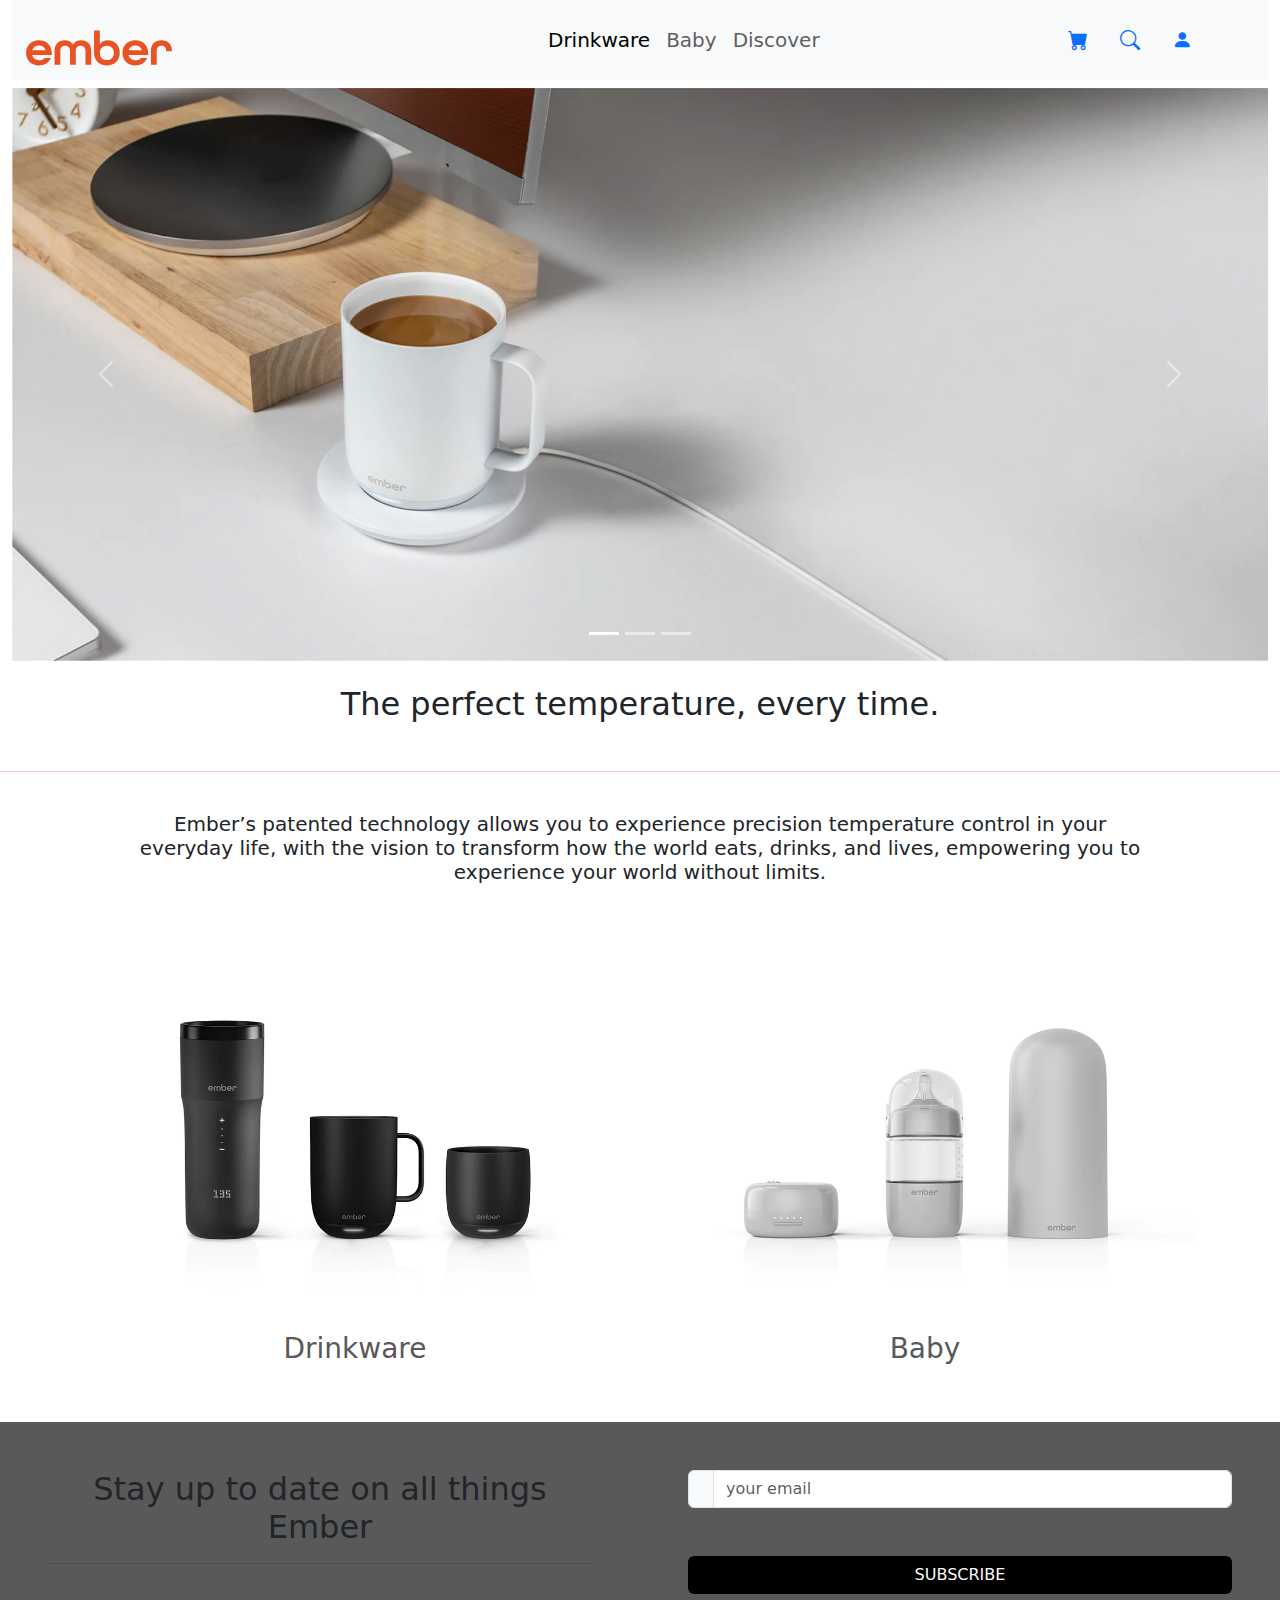
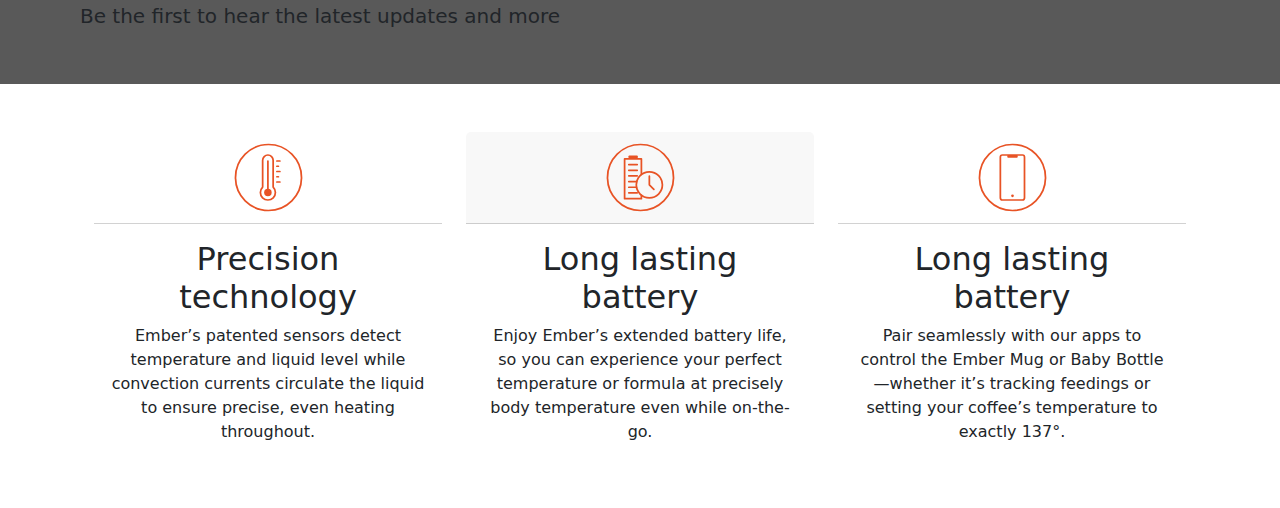
==== index.html @ fadc759b "first commit" ====
<!doctype html>
<html lang="en">
  <head>
    <meta charset="utf-8">
    <meta name="viewport" content="width=device-width, initial-scale=1">
    <title>Ember  : The World First Tempreature Control Mug ,Ember.com</title>
    <link rel="stylesheet" href="/css/bootstrap.css">
    <link rel="stylesheet" href="index.css">
    <link rel="stylesheet" href="https://cdn.jsdelivr.net/npm/bootstrap-icons@1.10.5/font/bootstrap-icons.css">
    <script src="https://cdn.jsdelivr.net/npm/@popperjs/core@2.11.8/dist/umd/popper.min.js" integrity="sha384-I7E8VVD/ismYTF4hNIPjVp/Zjvgyol6VFvRkX/vR+Vc4jQkC+hVqc2pM8ODewa9r" crossorigin="anonymous"></script>
  </head>
  <body>

    <div class="container-fluid header  w-100 ">
        <div class="row ">
            <div class="col ">
              
   
    <nav class="navbar navbar-expand-lg bg-body-tertiary h5 ">
      <div class="container-fluid d-flex ">
        <button class="navbar-toggler" type="button" data-bs-toggle="collapse" data-bs-target="#navbarTogglerDemo03" aria-controls="navbarTogglerDemo03" aria-expanded="false" aria-label="Toggle navigation">
          <span class="navbar-toggler-icon"></span>
        </button>
        <a class="navbar-brand" href="#"><img src="imeges/ember_orange.svg" alt=""></a>
        <div class="collapse navbar-collapse" id="navbarTogglerDemo03">
          <ul class="navbar-nav me-auto mb-2 mb-lg-0 ">
            <li class="nav-item">
              <a class="nav-link active" aria-current="page" href="#">Drinkware</a>
            </li>
            <li class="nav-item">
              <a class="nav-link" href="#">Baby</a>
            </li>
            <li class="nav-item">
              <a class="nav-link " >Discover</a>
            </li>
          </ul>
       
            <div class="d-flex icons p-5">
              <a href=""><i class="bi bi-cart-fill p-3 "></i></a>
              <a href=""><i class="bi bi-search p-3"></i></a>
              <a href=""><i class="bi bi-person-fill p-3"></i></a>
            </div>
         
      </div>
      </div>
    </nav>

  </div>
</div>
</div>
<!-- container -->
<!-- carousel start -->
<div class="container-fluid carousel1 w-100 ">
  <div class="row">
    <div class="col ">

      <div id="carouselExampleIndicators" class="carousel slide   ">
        <div class="carousel-indicators ">
          <button type="button" data-bs-target="#carouselExampleIndicators" data-bs-slide-to="0" class="active" aria-current="true" aria-label="Slide 1"></button>
          <button type="button" data-bs-target="#carouselExampleIndicators" data-bs-slide-to="1" aria-label="Slide 2"></button>
          <button type="button" data-bs-target="#carouselExampleIndicators" data-bs-slide-to="2" aria-label="Slide 3"></button>
        </div>
        <div class="carousel-inner ">
          <div class="carousel-item active cont">
            <img src="imeges/BacktoSchool_Desktop_2x-100_36a59878-0c35-4a9c-a08c-902f8616464b_2048x.webp" class="d-block w-100" alt="...">
          </div>
          <div class="carousel-item">
            <img src="imeges/230113_BB22_dad_playing-2156_EDIT_BottlePlacement_banner_d77416ea-74d4-43df-8398-b04ca8e2dc2d_1600x.webp" class="d-block w-100" alt="...">
          </div>
          <!-- <div class="carousel-item">
            <img src="..." class="d-block w-100" alt="...">
          </div> -->
        </div>
        <button class="carousel-control-prev" type="button" data-bs-target="#carouselExampleIndicators" data-bs-slide="prev">
          <span class="carousel-control-prev-icon" aria-hidden="true"></span>
          <span class="visually-hidden">Previous</span>
        </button>
        <button class="carousel-control-next" type="button" data-bs-target="#carouselExampleIndicators" data-bs-slide="next">
          <span class="carousel-control-next-icon" aria-hidden="true"></span>
          <span class="visually-hidden">Next</span>
        </button>
      </div>


    </div>
  </div>
</div>
<!-- carousel end -->

<div class="conttainer w-100  ">
  <div class="row  d-flex justify-content-center text-center">
    <div class="col ">
     
        <br>          
        <h1 class="h2 fw-normal">The perfect temperature, every time.</h1>
        <br>
        <hr class="hr text-danger "> 
        <br>
        <p class="h5 text-center fw-light"> Ember’s patented technology allows you to experience precision temperature control in your <br>
           everyday life, with the vision to transform how the world eats, drinks, and lives, empowering you to <br>
           experience your world without limits. </p><br><br>
     
    </div>
  </div>
</div>

<div class="container w-100 ">
  <div class="row d3 ">

    <div class="col d4  ">
      
      <div class="card  border border-0 ">
        <img src="imeges/ember_home_drinkware_1600x.webp" class="card-img " alt="...">
        <div class="card-img-overlay ">
          
        </div>
        <h1 class="h3 --bs-light-bg-subtle text-center " id="zindex"><span>Drinkware</span></h1>
      </div>
    </div>

    <div class="col d5">

      <div class="card  border border-0 ">
        <img src="imeges/ember_home_baby_2048x.webp" class="card-img" alt="...">
        <div class="card-img-overlay">
          
          
        </div>
        <h1 class="h3 --bs-light-bg-subtle text-center " id="zindex"><span>Baby</span></h1 >
      </div>
    </div>

  </div>
</div>
<!-- images added  -->
<br><br>
<!-- another div for  -->
<div class="container-fluid w-100">
  <div class="row  row1 d-flex justify-content-center text-center"> <!-- class row hear-->
    
    <div class="col w-50 p-5 text-center h-50 d-inline-block">
      <h1 class="h2"><span>Stay up to date on all things Ember</span></h1>
      <hr><br>
      <h1 class="h5  fw-normal text-center"><span>Be the first to hear the latest updates and more</span></h1>
    </div>
    
    <div class="col w-50 p-5 h-50 d-inline-block">

      <div class="input-group flex-nowrap">
        <span class="input-group-text" id="addon-wrapping"></span>
        <input type="text" class="form-control" placeholder="your email" aria-label="Username" aria-describedby="addon-wrapping">
      </div>
      <br><br>
      <div class="d-grid gap-2">

        <button class="btn bg-black text-center text-light" type="button">SUBSCRIBE</button>
      
      </div>
      
    </div>
  </div>
</div><br><br>


<div class="container d-flex justify-content-around">
  <div class="row   w-100">
    <div class="col w-25">
      <div class="card  border border-0 ">
        <div class="card-header bg-transparent  text-center"><img src="imeges/ember_icon_temperature1.svg" alt="#"style="    width: 75px;"></div>
        <div class="card-body ">
          <h5 class="card-title h2 text-center">Precision technology</h5>
          <p class="card-text text-center">Ember’s patented sensors detect temperature and liquid level while convection currents circulate the liquid to ensure precise, even heating throughout.</p>
        </div>
       
      </div>
    </div>

    <div class="col w-25">
      <div class="card   border border-0" >
        <div class="card-header text-center"><img src="imeges/ember_icon_battery2.svg" alt="#"style="    width: 75px;"></div>
        <div class="card-body ">
          <h5 class="card-title h2 text-center">Long lasting battery</h5>
          <p class="card-text text-center">Enjoy Ember’s extended battery life, so you can experience your perfect temperature or formula at precisely body temperature even while on-the-go.</p>
        </div>
       
      </div>
    </div>

    <div class="col w-25 ">
      <div class="card  border border-0 " >
        <div class="card-header bg-transparent  text-center"><img src="imeges/ember_icon_smartphone3.svg" alt="#" style="    width: 75px;"></div>
        <div class="card-body ">
          <h5 class="card-title h2 text-center">Long lasting battery</h5>
          <p class="card-text text-center">Pair seamlessly with our apps to control the Ember Mug or Baby Bottle—whether it’s tracking feedings or setting your coffee’s temperature to exactly 137°.</p>
        </div>
       
      </div>
    </div>
  </div>
</div>
<br><br>

<div class="container">
  <div class="row">
    <div class="col">
      
    </div>

  </div>
</div>


    <!-- bootstrap -->
    <script src="/js/bootstrap.js"></script>
   

  </body>
</html>
---- index.css ----
body{
    width: 100%;
    margin: 0%;
    /* overflow-x: hidden; */
}

.navbar-brand{
    width: 150px;
    height: 30px;
}
.navbar{
    height: 80px;
}
.navbar-nav{

    padding-left: 350px; 
}
.carousel{
    width: 100%;
}
#zindex{
    z-index: 1;
    color: #595959;
  
}
.row1{
   
    background-color: #595959;;
}
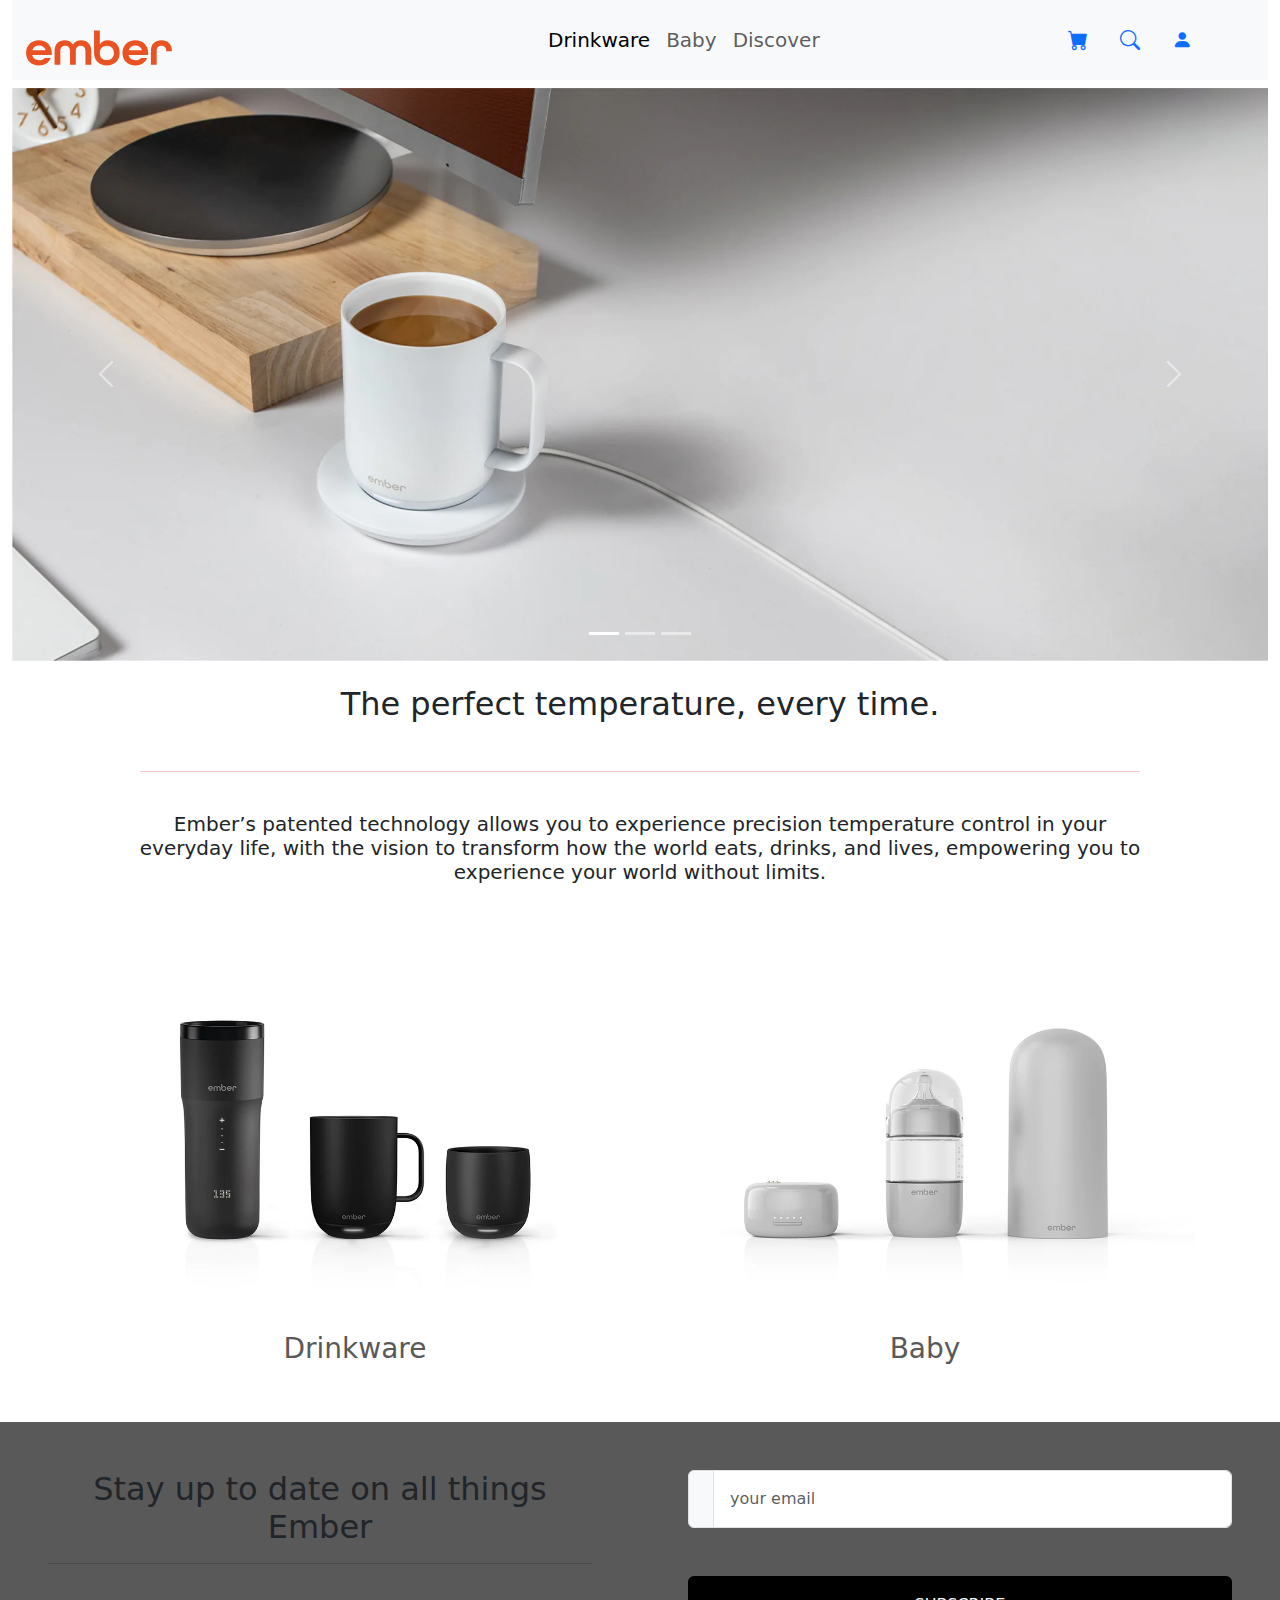
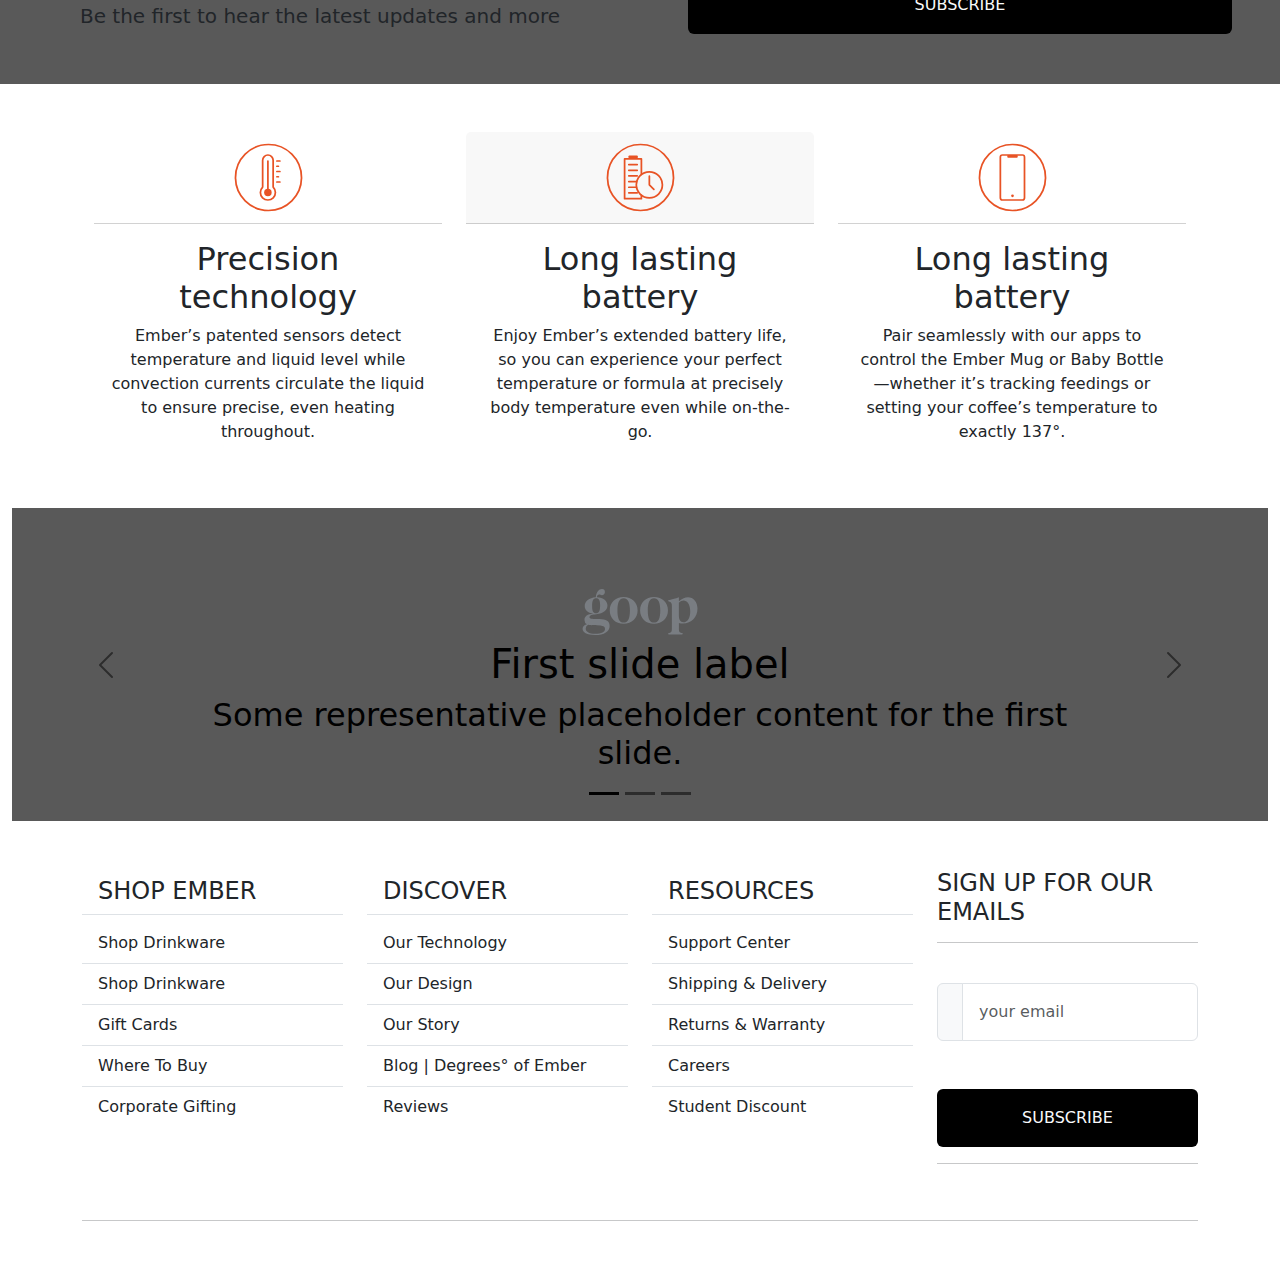
==== commit 3962d430: "third commit" ====
--- a/index.html
+++ b/index.html
@@ -50,7 +50,7 @@
 </div>
 <!-- container -->
 <!-- carousel start -->
-<div class="container-fluid carousel1 w-100 ">
+<div class="container-fluid carousel1  ">
   <div class="row">
     <div class="col ">
 
@@ -62,10 +62,10 @@
         </div>
         <div class="carousel-inner ">
           <div class="carousel-item active cont">
-            <img src="imeges/BacktoSchool_Desktop_2x-100_36a59878-0c35-4a9c-a08c-902f8616464b_2048x.webp" class="d-block w-100" alt="...">
+          <img src="imeges/BacktoSchool_Desktop_2x-100_36a59878-0c35-4a9c-a08c-902f8616464b_2048x.webp" class="d-block w-100" alt="...">
           </div>
           <div class="carousel-item">
-            <img src="imeges/230113_BB22_dad_playing-2156_EDIT_BottlePlacement_banner_d77416ea-74d4-43df-8398-b04ca8e2dc2d_1600x.webp" class="d-block w-100" alt="...">
+          <img src="imeges/230113_BB22_dad_playing-2156_EDIT_BottlePlacement_banner_d77416ea-74d4-43df-8398-b04ca8e2dc2d_1600x.webp" class="d-block w-100" alt="...">
           </div>
           <!-- <div class="carousel-item">
             <img src="..." class="d-block w-100" alt="...">
@@ -87,8 +87,8 @@
 </div>
 <!-- carousel end -->
 
-<div class="conttainer w-100  ">
-  <div class="row  d-flex justify-content-center text-center">
+<div class="conttainer w-100 d-flex justify-content-center text-center ">
+  <div class="row  ">
     <div class="col ">
      
         <br>          
@@ -107,7 +107,7 @@
 <div class="container w-100 ">
   <div class="row d3 ">
 
-    <div class="col d4  ">
+    <div class="col-md-6 d4  ">
       
       <div class="card  border border-0 ">
         <img src="imeges/ember_home_drinkware_1600x.webp" class="card-img " alt="...">
@@ -118,7 +118,7 @@
       </div>
     </div>
 
-    <div class="col d5">
+    <div class="col-md-6 d5">
 
       <div class="card  border border-0 ">
         <img src="imeges/ember_home_baby_2048x.webp" class="card-img" alt="...">
@@ -138,25 +138,21 @@
 <div class="container-fluid w-100">
   <div class="row  row1 d-flex justify-content-center text-center"> <!-- class row hear-->
     
-    <div class="col w-50 p-5 text-center h-50 d-inline-block">
+    <div class=" col-md-6   p-5 text-center d-inline-block">
       <h1 class="h2"><span>Stay up to date on all things Ember</span></h1>
       <hr><br>
       <h1 class="h5  fw-normal text-center"><span>Be the first to hear the latest updates and more</span></h1>
     </div>
     
-    <div class="col w-50 p-5 h-50 d-inline-block">
-
+    <div class=" col-md-6   p-5 h-50 d-inline-block">
       <div class="input-group flex-nowrap">
         <span class="input-group-text" id="addon-wrapping"></span>
-        <input type="text" class="form-control" placeholder="your email" aria-label="Username" aria-describedby="addon-wrapping">
+        <input type="text" class="form-control p-3" placeholder="your email" aria-label="Username" aria-describedby="addon-wrapping">
       </div>
       <br><br>
       <div class="d-grid gap-2">
-
-        <button class="btn bg-black text-center text-light" type="button">SUBSCRIBE</button>
-      
-      </div>
-      
+        <button class="btn bg-black text-center text-light p-3" type="button">SUBSCRIBE</button>
+      </div> 
     </div>
   </div>
 </div><br><br>
@@ -164,7 +160,7 @@
 
 <div class="container d-flex justify-content-around">
   <div class="row   w-100">
-    <div class="col w-25">
+    <div class="col-md-4 ">
       <div class="card  border border-0 ">
         <div class="card-header bg-transparent  text-center"><img src="imeges/ember_icon_temperature1.svg" alt="#"style="    width: 75px;"></div>
         <div class="card-body ">
@@ -175,7 +171,7 @@
       </div>
     </div>
 
-    <div class="col w-25">
+    <div class="col-md-4 ">
       <div class="card   border border-0" >
         <div class="card-header text-center"><img src="imeges/ember_icon_battery2.svg" alt="#"style="    width: 75px;"></div>
         <div class="card-body ">
@@ -186,7 +182,7 @@
       </div>
     </div>
 
-    <div class="col w-25 ">
+    <div class="col-md-4  ">
       <div class="card  border border-0 " >
         <div class="card-header bg-transparent  text-center"><img src="imeges/ember_icon_smartphone3.svg" alt="#" style="    width: 75px;"></div>
         <div class="card-body ">
@@ -200,15 +196,116 @@
 </div>
 <br><br>
 
+<!-- second carousel -->
+
+<div class="container-fluid ">
+  <div class="row">
+    <div class="col-sm-12-">
+
+      <div id="carouselExampleDark" class="carousel carousel-dark slide ">
+        <div class="carousel-indicators">
+          <button type="button" data-bs-target="#carouselExampleDark" data-bs-slide-to="0" class="active" aria-current="true" aria-label="Slide 1"></button>
+          <button type="button" data-bs-target="#carouselExampleDark" data-bs-slide-to="1" aria-label="Slide 2"></button>
+          <button type="button" data-bs-target="#carouselExampleDark" data-bs-slide-to="2" aria-label="Slide 3"></button>
+        </div>
+        <div class="carousel-inner text-bg-light ">
+          <div class="carousel-item active c1" data-bs-interval="10000">
+            <img src="imeges/ember_press_goop1.svg" class="im d-block w-100 mt-5 " alt="#">
+            <div class="carousel-caption d-none d-md-block">
+              <h5 class="h1">First slide label</h5>
+              <p class="h2">Some representative placeholder content for the first slide.</p>
+            </div>
+          </div>
+          <div class="carousel-item c1" data-bs-interval="2000 ">
+            <img src="imeges/ember_press_fastCompany11.svg" class=" im d-block w-100 mt-5" alt="#">
+            <div class="carousel-caption d-none d-md-block">
+              <h5 class="h1">Second slide label</h5>
+              <p class="h2">Some representative placeholder content for the second slide.</p>
+            </div>
+          </div>
+          <div class="carousel-item c1">
+            <img src="imeges/ember_press_GQ.svg" class=" im d-block w-100 mt-5" alt="#">
+            <div class="carousel-caption d-none d-md-block">
+              <h5 class="h1">Third slide label</h5>
+              <p class="h2">Some representative placeholder content for the third slide.</p>
+            </div>
+          </div>
+        </div>
+        <button class="carousel-control-prev" type="button" data-bs-target="#carouselExampleDark" data-bs-slide="prev">
+          <span class="carousel-control-prev-icon" aria-hidden="true"></span>
+          <span class="visually-hidden">Previous</span>
+        </button>
+        <button class="carousel-control-next" type="button" data-bs-target="#carouselExampleDark" data-bs-slide="next">
+          <span class="carousel-control-next-icon" aria-hidden="true"></span>
+          <span class="visually-hidden">Next</span>
+        </button>
+      </div>
+      
+    </div>
+
+  </div>
+</div>
+<br><br>
+
+<!-- footer -->
+<div class="container ">
+  <div class="row">
+    <div class="col-md-3">
+      <ul class="list-group list-group-flush">
+        <li class="list-group-item  h4">SHOP EMBER</li>
+        <li class="list-group-item">Shop Drinkware</li>
+        <li class="list-group-item">Shop Drinkware</li>
+        <li class="list-group-item">Gift Cards</li>
+        <li class="list-group-item">Where To Buy</li>
+        <li class="list-group-item">Corporate Gifting</li>
+      </ul>
+    </div>
+    <div class="col-md-3">
+      <ul class="list-group list-group-flush">
+        <li class="list-group-item  h4">DISCOVER</li>
+        <li class="list-group-item">Our Technology</li>
+        <li class="list-group-item">Our Design</li>
+        <li class="list-group-item">Our Story</li>
+        <li class="list-group-item">Blog | Degrees° of Ember</li>
+        <li class="list-group-item">Reviews</li>
+      </ul>
+    </div>
+    <div class="col-md-3">
+      <ul class="list-group list-group-flush ">
+        <li class="list-group-item h4">RESOURCES</li>
+        <li class="list-group-item">Support Center</li>
+        <li class="list-group-item">Shipping & Delivery</li>
+        <li class="list-group-item">Returns & Warranty</li>
+        <li class="list-group-item">Careers</li>
+        <li class="list-group-item">Student Discount</li>
+      </ul>
+    </div>
+    <div class="col-md-3 ">
+      <h1 class="h4">SIGN UP FOR OUR EMAILS</h1><hr><br>
+        <div class="input-group flex-nowrap">
+          <span class="input-group-text" id="addon-wrapping"></span>
+          <input type="text" class="form-control p-3" placeholder="your email" aria-label="Username" aria-describedby="addon-wrapping">
+        </div>
+        <br><br>
+        <div class="d-grid gap-2">
+          <button class="btn bg-black text-center text-light p-3" type="button">SUBSCRIBE</button>
+        </div> <hr>
+      </div>
+    </div><br>
+    <hr>
+ 
+     
+    </div>
+  </div>
+</div><br><br>
+
 <div class="container">
   <div class="row">
     <div class="col">
       
     </div>
-
-  </div>
-</div>
-
+  </div>
+</div>
 
     <!-- bootstrap -->
     <script src="/js/bootstrap.js"></script>
--- a/index.css
+++ b/index.css
@@ -1,7 +1,7 @@
 body{
     width: 100%;
     margin: 0%;
-    /* overflow-x: hidden; */
+    
 }
 
 .navbar-brand{
@@ -17,6 +17,7 @@
 }
 .carousel{
     width: 100%;
+   
 }
 #zindex{
     z-index: 1;
@@ -27,3 +28,11 @@
    
     background-color: #595959;;
 }
+.c1 {
+    background-color:  #595959;
+    height: 312.422px;
+}
+.im{
+    height: 7em;
+}
+
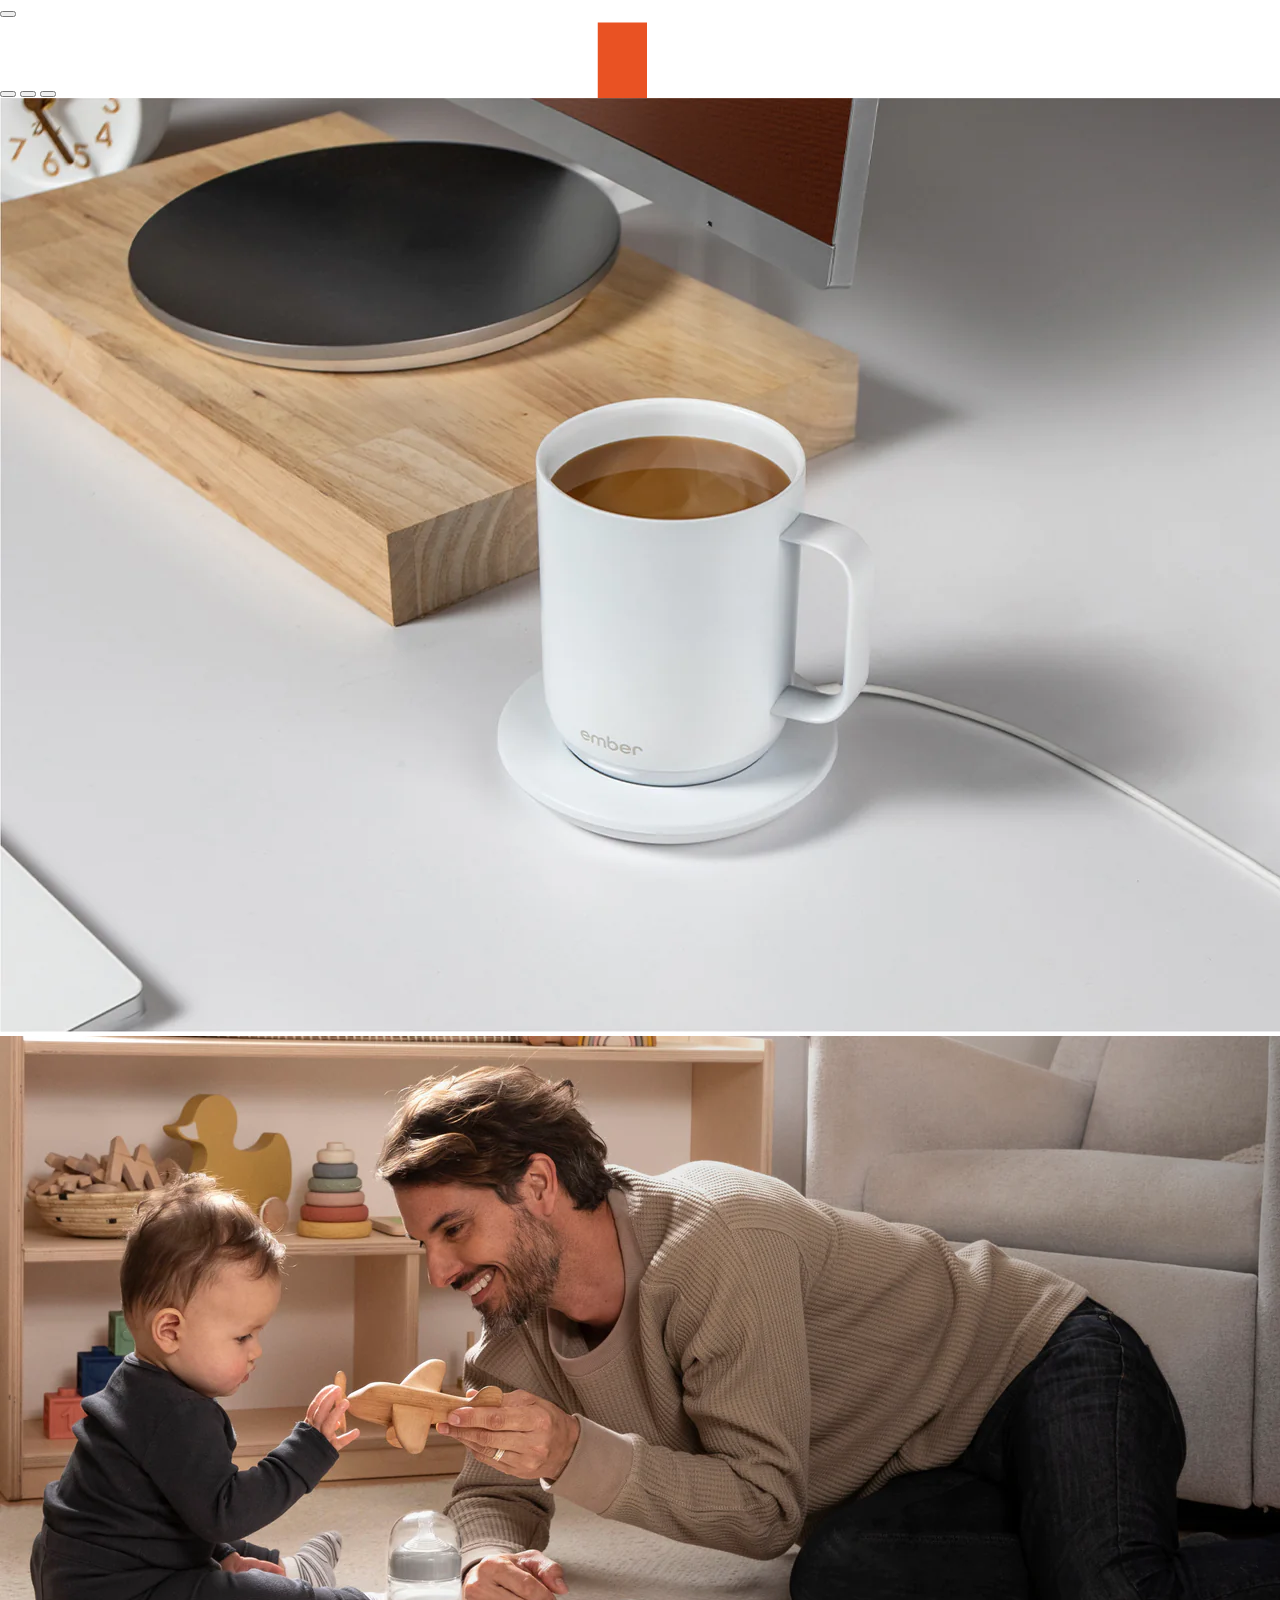
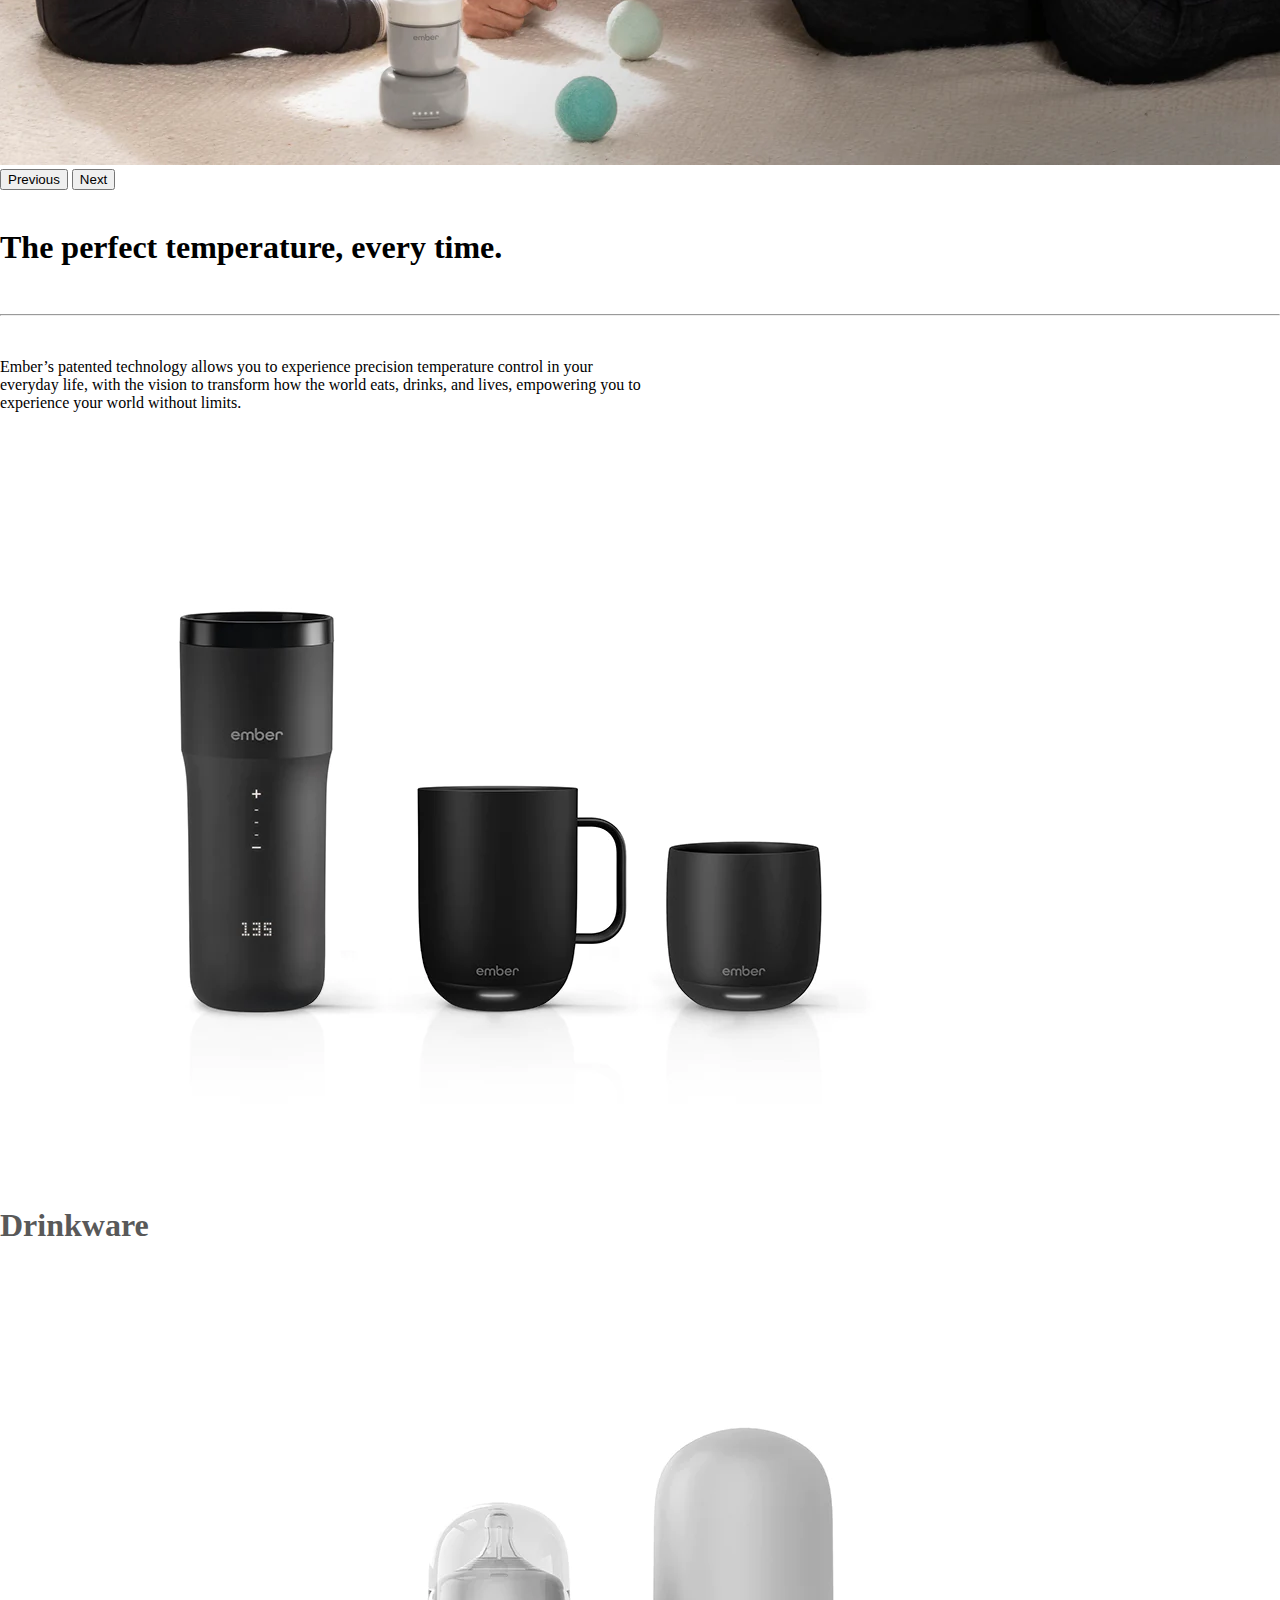
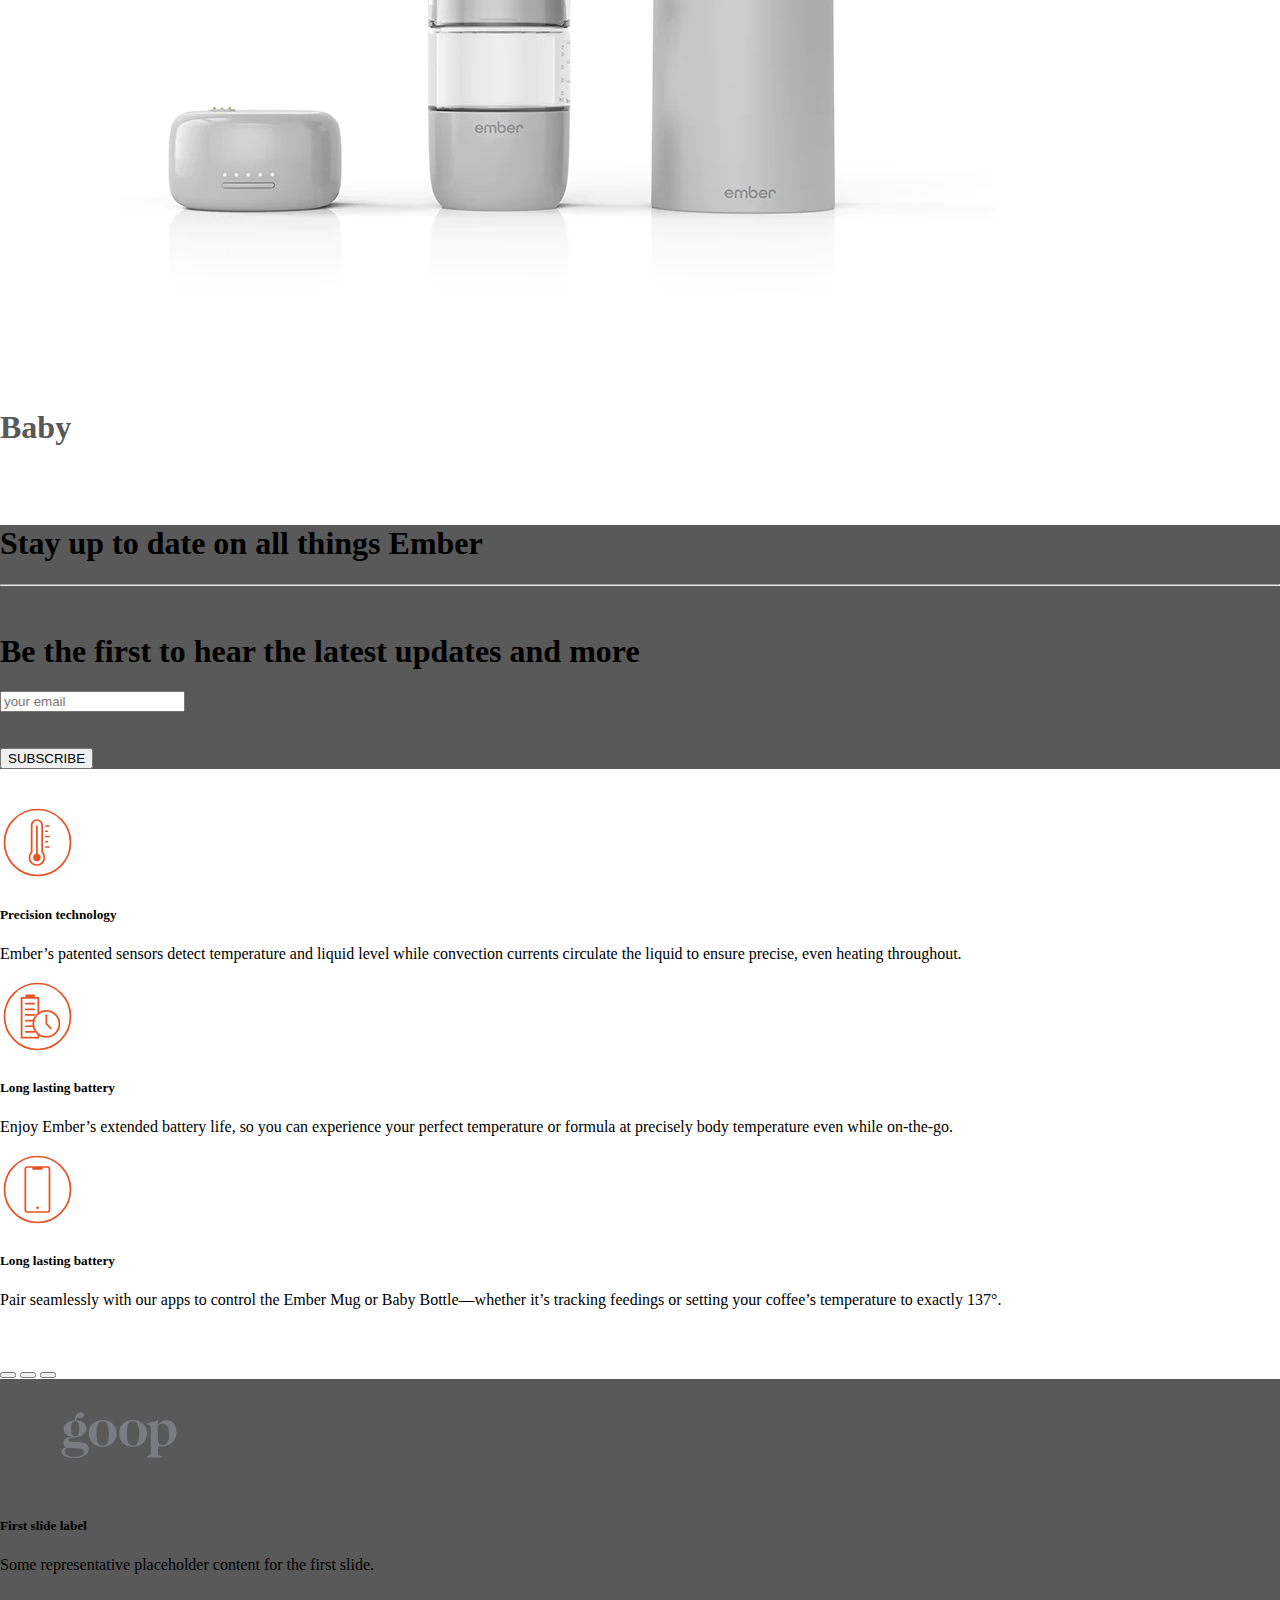
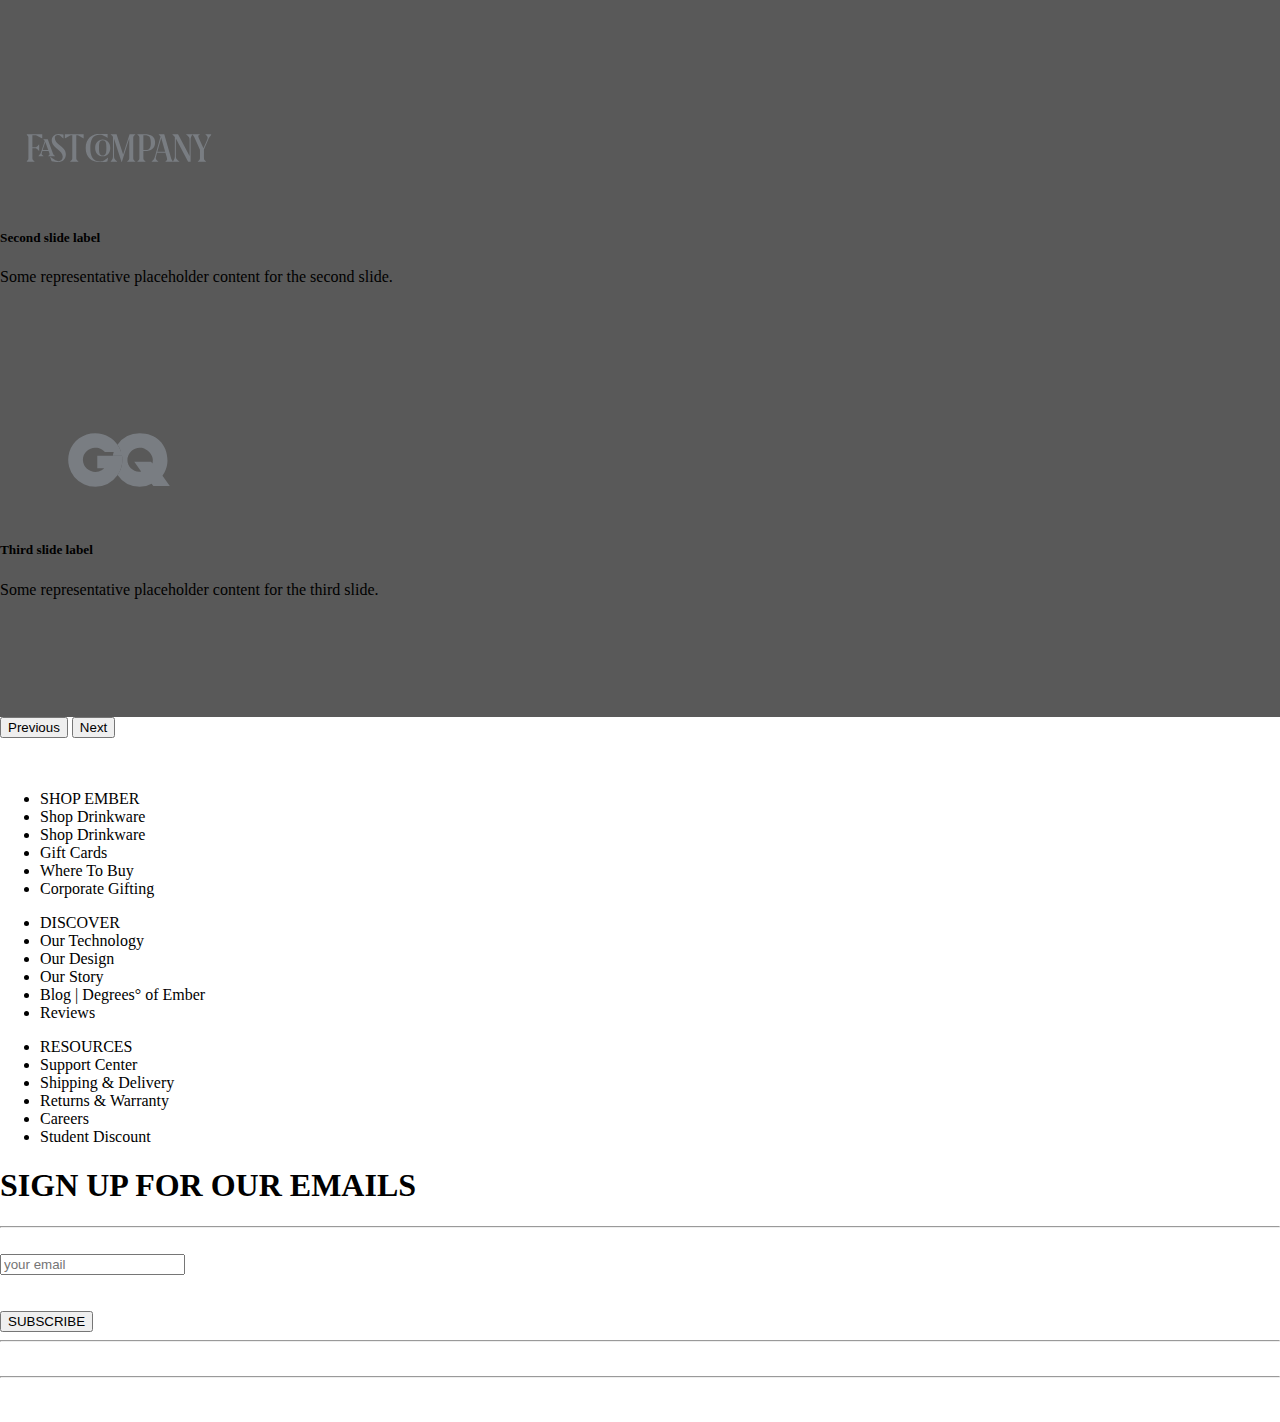
==== commit 1c52788b: "modified commit" ====
--- a/index.html
+++ b/index.html
@@ -4,10 +4,13 @@
     <meta charset="utf-8">
     <meta name="viewport" content="width=device-width, initial-scale=1">
     <title>Ember  : The World First Tempreature Control Mug ,Ember.com</title>
-    <link rel="stylesheet" href="/css/bootstrap.css">
+    <link href="https://cdn.jsdelivr.net/npm/bootstrap@5.3.1/dist/css/bootstrap.min.css" rel="stylesheet" integrity="sha384-4bw+/aepP/YC94hEpVNVgiZdgIC5+VKNBQNGCHeKRQN+PtmoHDEXuppvnDJzQIu9" crossorigin="anonymous">
+
+    <!-- <link rel="stylesheet" href="/css/bootstrap.css"> -->
     <link rel="stylesheet" href="index.css">
     <link rel="stylesheet" href="https://cdn.jsdelivr.net/npm/bootstrap-icons@1.10.5/font/bootstrap-icons.css">
-    <script src="https://cdn.jsdelivr.net/npm/@popperjs/core@2.11.8/dist/umd/popper.min.js" integrity="sha384-I7E8VVD/ismYTF4hNIPjVp/Zjvgyol6VFvRkX/vR+Vc4jQkC+hVqc2pM8ODewa9r" crossorigin="anonymous"></script>
+     
+    
   </head>
   <body>
 
@@ -16,14 +19,14 @@
             <div class="col ">
               
    
-    <nav class="navbar navbar-expand-lg bg-body-tertiary h5 ">
-      <div class="container-fluid d-flex ">
+    <nav class="navbar navbar-expand-lg bg-body-tertiary   ">
+      <div class="container-fluid  ">
         <button class="navbar-toggler" type="button" data-bs-toggle="collapse" data-bs-target="#navbarTogglerDemo03" aria-controls="navbarTogglerDemo03" aria-expanded="false" aria-label="Toggle navigation">
           <span class="navbar-toggler-icon"></span>
         </button>
-        <a class="navbar-brand" href="#"><img src="imeges/ember_orange.svg" alt=""></a>
+        <a class="navbar-brand  " href="#"><img src="imeges/ember_orange.svg" alt=""></a>
         <div class="collapse navbar-collapse" id="navbarTogglerDemo03">
-          <ul class="navbar-nav me-auto mb-2 mb-lg-0 ">
+          <ul class="navbar-nav me-auto mb-2 mb-lg-0  ">
             <li class="nav-item">
               <a class="nav-link active" aria-current="page" href="#">Drinkware</a>
             </li>
@@ -302,13 +305,15 @@
 <div class="container">
   <div class="row">
     <div class="col">
-      
+
     </div>
   </div>
 </div>
 
     <!-- bootstrap -->
-    <script src="/js/bootstrap.js"></script>
+    <!-- <script src="/js/bootstrap.js"></script> -->
+    <script src="https://cdn.jsdelivr.net/npm/@popperjs/core@2.11.8/dist/umd/popper.min.js" integrity="sha384-I7E8VVD/ismYTF4hNIPjVp/Zjvgyol6VFvRkX/vR+Vc4jQkC+hVqc2pM8ODewa9r" crossorigin="anonymous"></script>
+<script src="https://cdn.jsdelivr.net/npm/bootstrap@5.3.1/dist/js/bootstrap.min.js" integrity="sha384-Rx+T1VzGupg4BHQYs2gCW9It+akI2MM/mndMCy36UVfodzcJcF0GGLxZIzObiEfa" crossorigin="anonymous"></script>
    
 
   </body>
--- a/index.css
+++ b/index.css
@@ -13,7 +13,7 @@
 }
 .navbar-nav{
 
-    padding-left: 350px; 
+    /* padding-left: 350px;  */
 }
 .carousel{
     width: 100%;
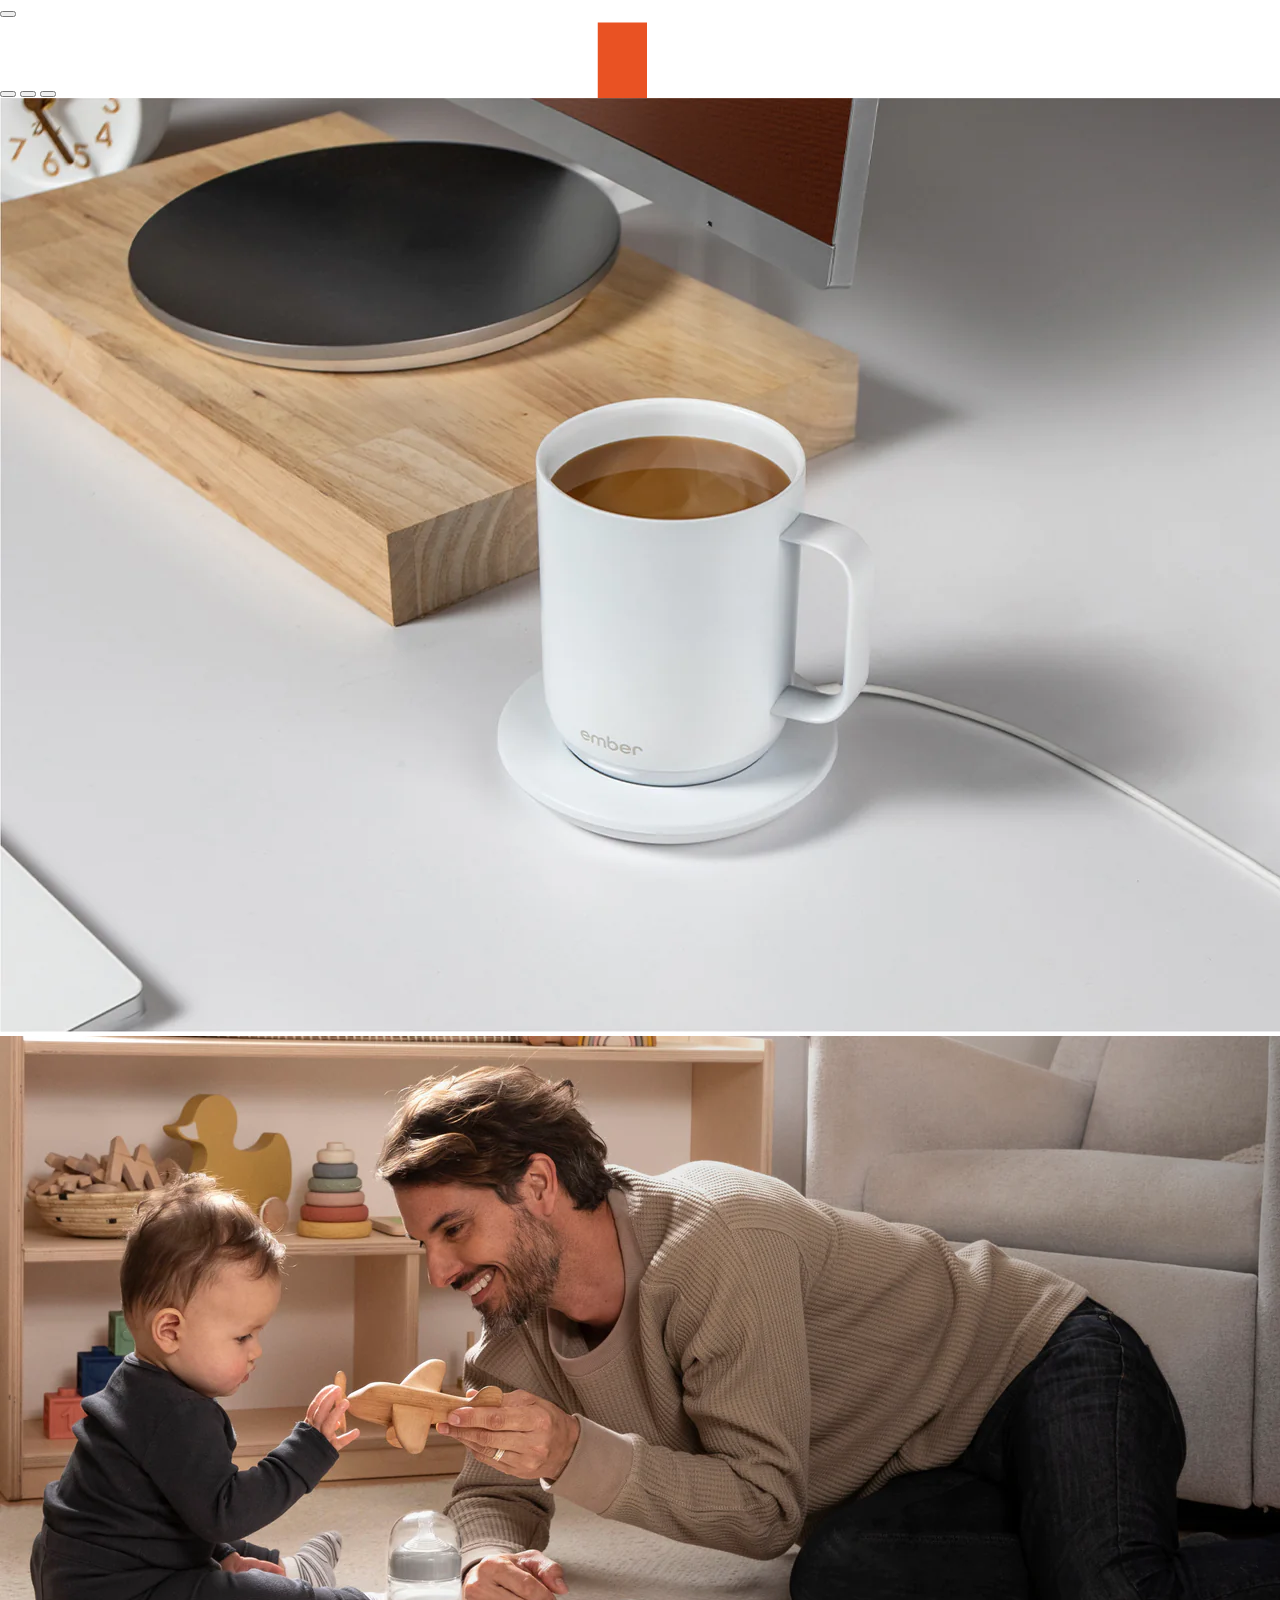
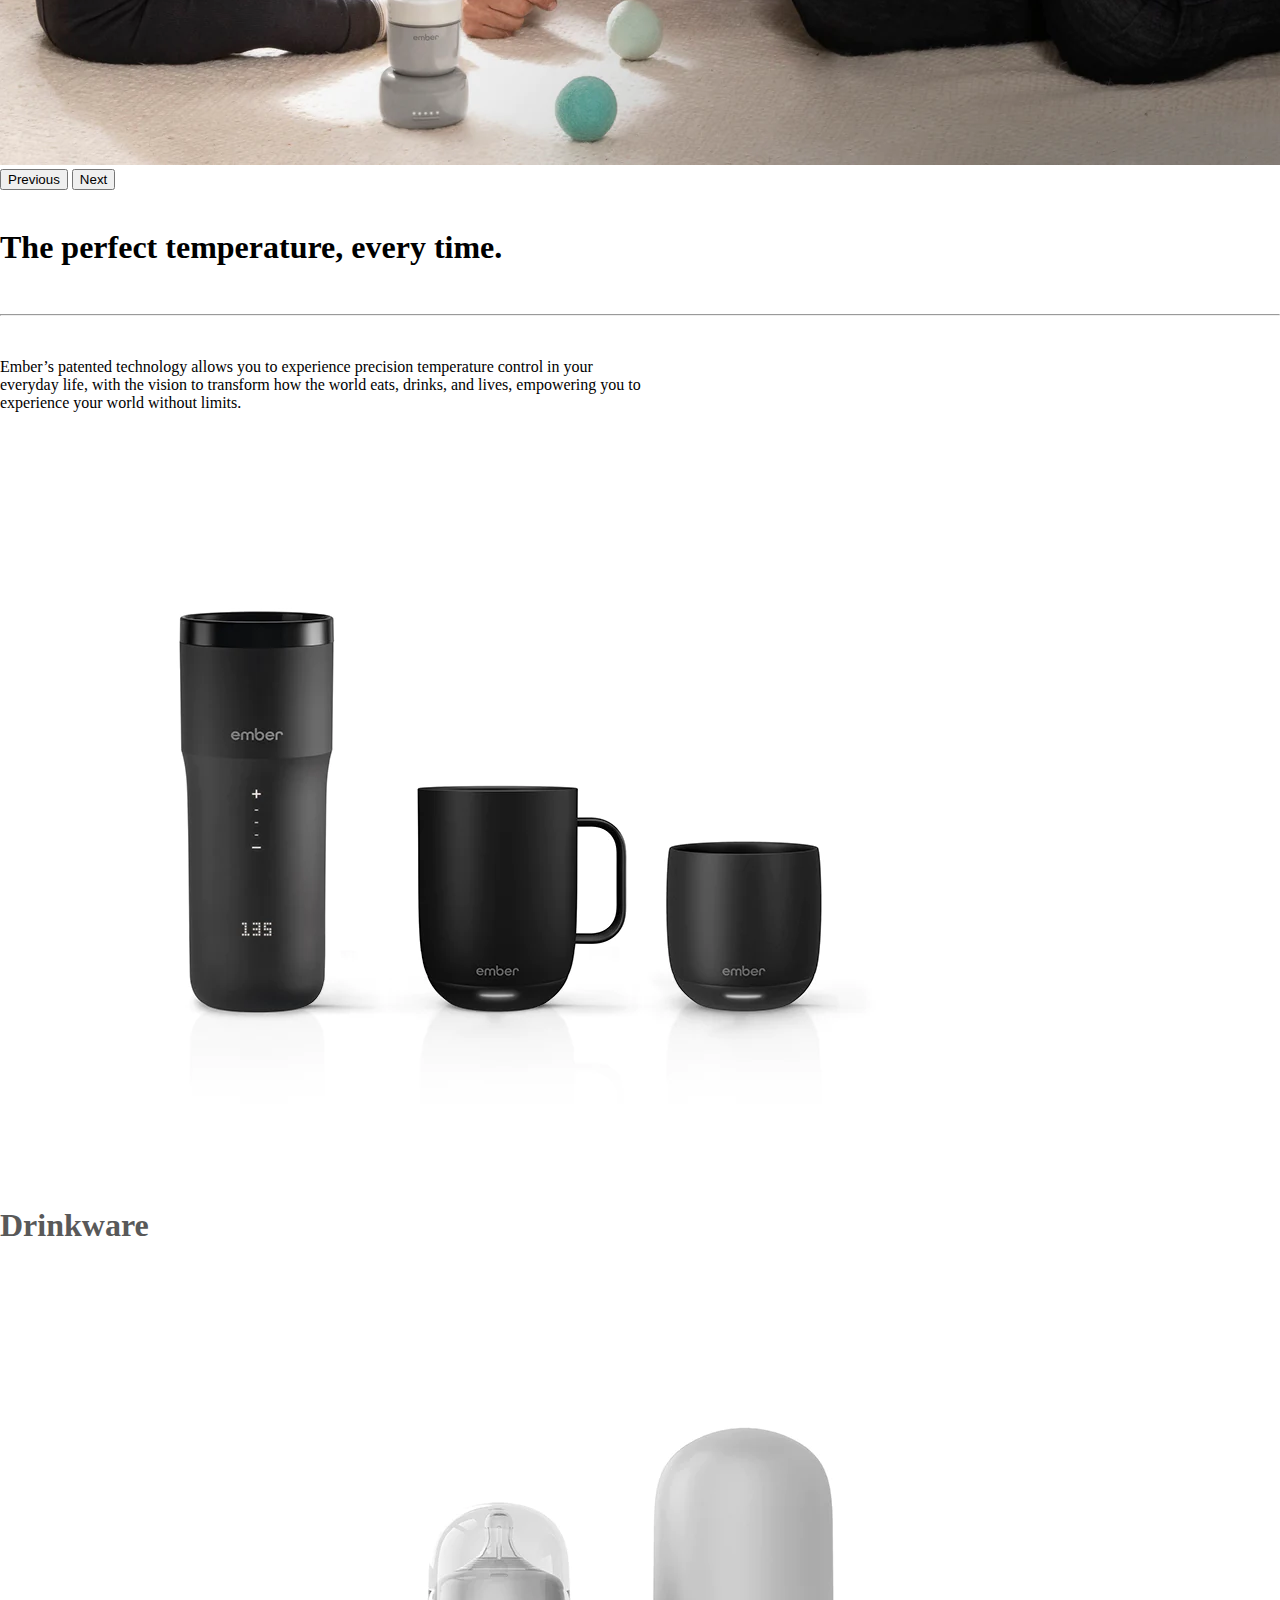
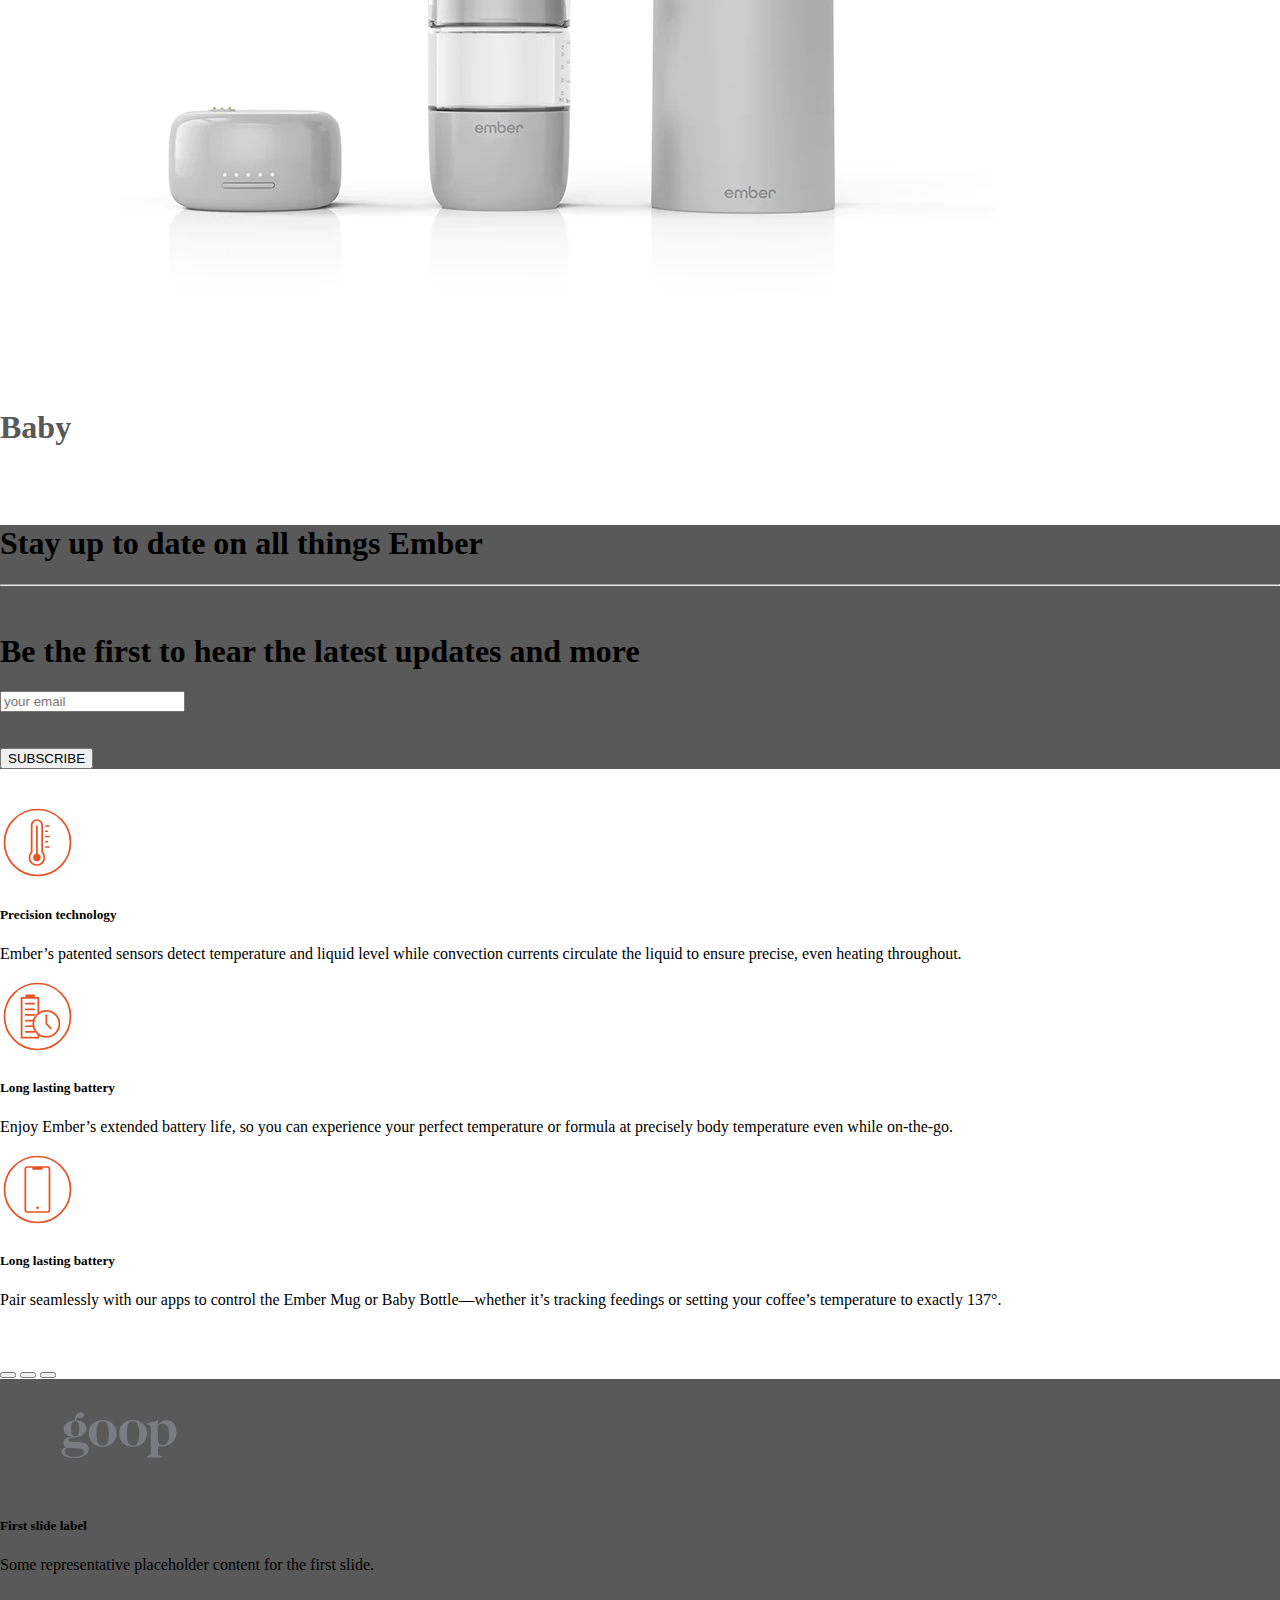
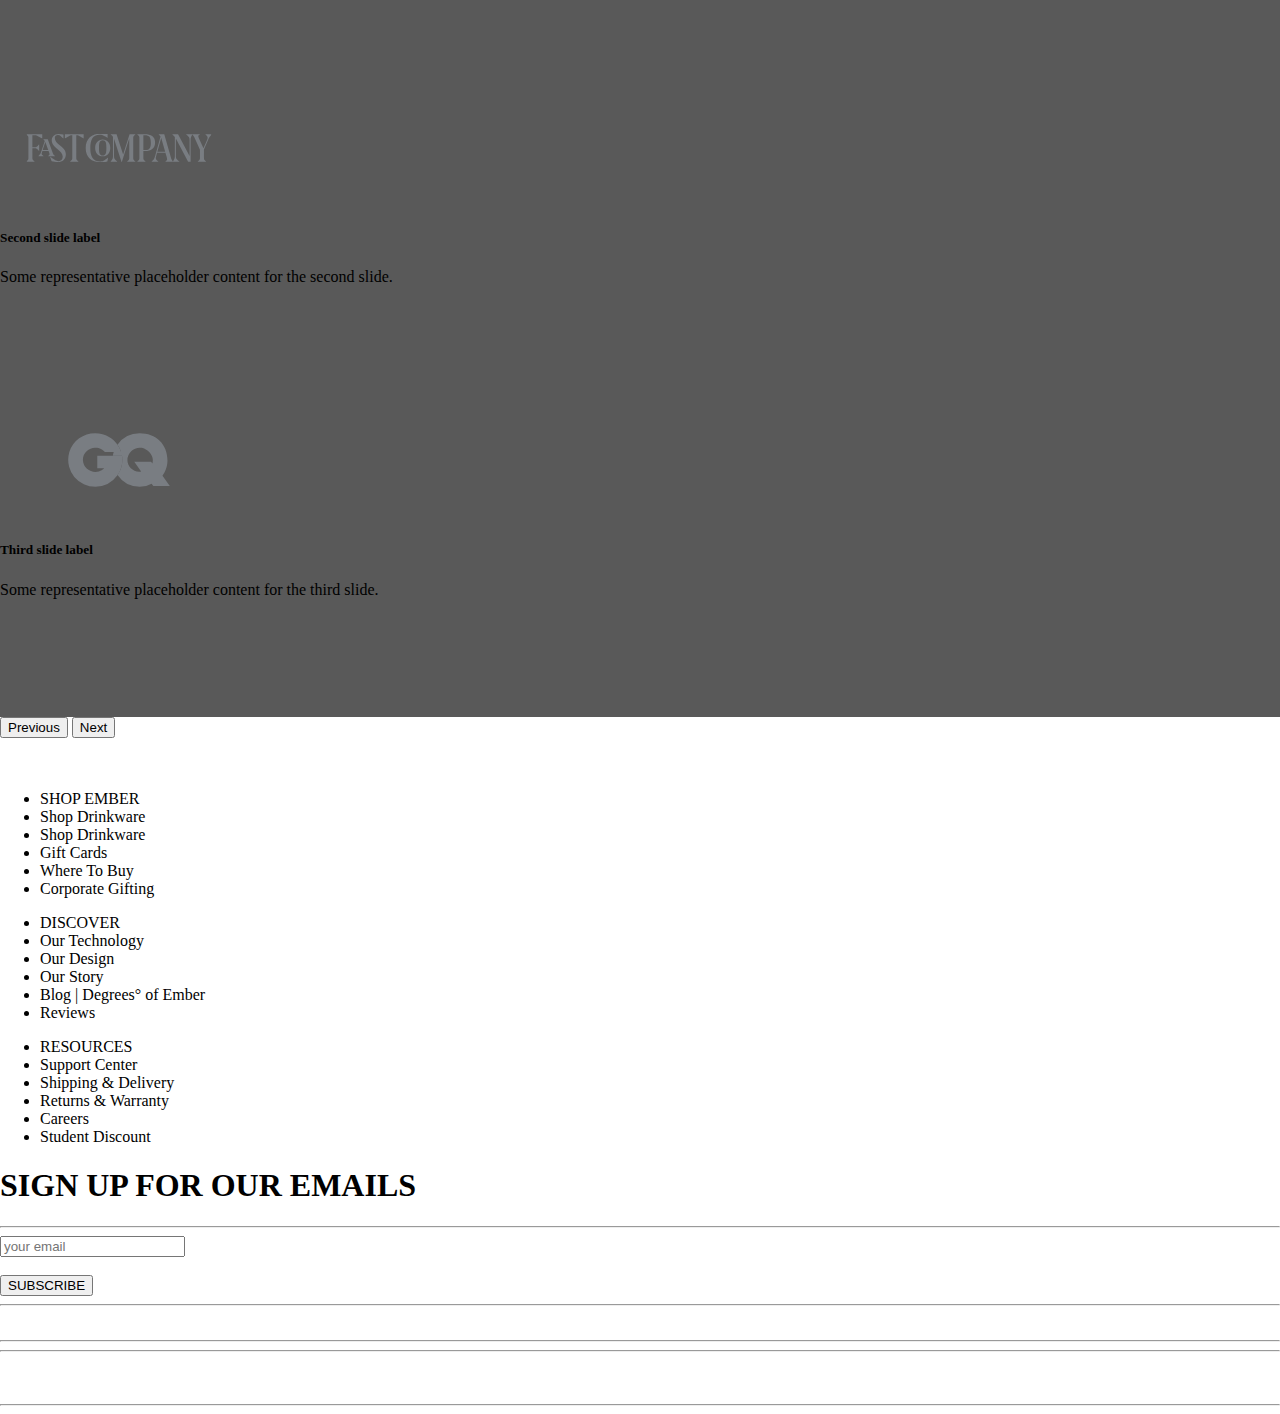
==== commit ed9b6d69: "modifide1" ====
--- a/index.html
+++ b/index.html
@@ -16,10 +16,10 @@
 
     <div class="container-fluid header  w-100 ">
         <div class="row ">
-            <div class="col ">
+            <div class="col  ">
               
    
-    <nav class="navbar navbar-expand-lg bg-body-tertiary   ">
+    <nav class="navbar navbar-expand-lg bg-body-tertiary    ">
       <div class="container-fluid  ">
         <button class="navbar-toggler" type="button" data-bs-toggle="collapse" data-bs-target="#navbarTogglerDemo03" aria-controls="navbarTogglerDemo03" aria-expanded="false" aria-label="Toggle navigation">
           <span class="navbar-toggler-icon"></span>
@@ -41,7 +41,7 @@
             <div class="d-flex icons p-5">
               <a href=""><i class="bi bi-cart-fill p-3 "></i></a>
               <a href=""><i class="bi bi-search p-3"></i></a>
-              <a href=""><i class="bi bi-person-fill p-3"></i></a>
+              <a href="login.html"><i class="bi bi-person-fill p-3"></i></a>
             </div>
          
       </div>
@@ -95,7 +95,7 @@
     <div class="col ">
      
         <br>          
-        <h1 class="h2 fw-normal">The perfect temperature, every time.</h1>
+        <h1 class="h2 fw-normal display-1">The perfect temperature, every time.</h1>
         <br>
         <hr class="hr text-danger "> 
         <br>
@@ -251,56 +251,57 @@
 <br><br>
 
 <!-- footer -->
-<div class="container ">
-  <div class="row">
+
+<div class="container-fluid text-bg-secondary">
+  <div class="row p-5">
+    <div class="col-md-3 ">
+      <ul class="list-group list-group-flush  ">
+        <li class="list-group-item text-bg-secondary h4">SHOP EMBER</li>
+        <li class="list-group-item text-bg-secondary">Shop Drinkware</li>
+        <li class="list-group-item text-bg-secondary">Shop Drinkware</li>
+        <li class="list-group-item text-bg-secondary">Gift Cards</li>
+        <li class="list-group-item text-bg-secondary">Where To Buy</li>
+        <li class="list-group-item text-bg-secondary">Corporate Gifting</li>
+      </ul>
+    </div>
     <div class="col-md-3">
       <ul class="list-group list-group-flush">
-        <li class="list-group-item  h4">SHOP EMBER</li>
-        <li class="list-group-item">Shop Drinkware</li>
-        <li class="list-group-item">Shop Drinkware</li>
-        <li class="list-group-item">Gift Cards</li>
-        <li class="list-group-item">Where To Buy</li>
-        <li class="list-group-item">Corporate Gifting</li>
-      </ul>
-    </div>
-    <div class="col-md-3">
-      <ul class="list-group list-group-flush">
-        <li class="list-group-item  h4">DISCOVER</li>
-        <li class="list-group-item">Our Technology</li>
-        <li class="list-group-item">Our Design</li>
-        <li class="list-group-item">Our Story</li>
-        <li class="list-group-item">Blog | Degrees° of Ember</li>
-        <li class="list-group-item">Reviews</li>
+        <li class="list-group-item text-bg-secondary  h4">DISCOVER</li>
+        <li class="list-group-item text-bg-secondary ">Our Technology</li>
+        <li class="list-group-item text-bg-secondary ">Our Design</li>
+        <li class="list-group-item text-bg-secondary ">Our Story</li>
+        <li class="list-group-item text-bg-secondary ">Blog | Degrees° of Ember</li>
+        <li class="list-group-item text-bg-secondary ">Reviews</li>
       </ul>
     </div>
     <div class="col-md-3">
       <ul class="list-group list-group-flush ">
-        <li class="list-group-item h4">RESOURCES</li>
-        <li class="list-group-item">Support Center</li>
-        <li class="list-group-item">Shipping & Delivery</li>
-        <li class="list-group-item">Returns & Warranty</li>
-        <li class="list-group-item">Careers</li>
-        <li class="list-group-item">Student Discount</li>
+        <li class="list-group-item text-bg-secondary h4">RESOURCES</li>
+        <li class="list-group-item text-bg-secondary ">Support Center</li>
+        <li class="list-group-item text-bg-secondary ">Shipping & Delivery</li>
+        <li class="list-group-item text-bg-secondary ">Returns & Warranty</li>
+        <li class="list-group-item text-bg-secondary ">Careers</li>
+        <li class="list-group-item text-bg-secondary ">Student Discount</li>
       </ul>
     </div>
     <div class="col-md-3 ">
-      <h1 class="h4">SIGN UP FOR OUR EMAILS</h1><hr><br>
+      <h1 class="h4 list-group-item">SIGN UP FOR OUR EMAILS</h1><hr>
         <div class="input-group flex-nowrap">
           <span class="input-group-text" id="addon-wrapping"></span>
           <input type="text" class="form-control p-3" placeholder="your email" aria-label="Username" aria-describedby="addon-wrapping">
-        </div>
-        <br><br>
+        </div><br>
+   
         <div class="d-grid gap-2">
           <button class="btn bg-black text-center text-light p-3" type="button">SUBSCRIBE</button>
         </div> <hr>
       </div>
     </div><br>
-    <hr>
+    <hr> <hr>
  
      
     </div>
   </div>
-</div><br><br>
+</div><br><br><hr>
 
 <div class="container">
   <div class="row">
--- a/index.css
+++ b/index.css
@@ -11,10 +11,7 @@
 .navbar{
     height: 80px;
 }
-.navbar-nav{
 
-    /* padding-left: 350px;  */
-}
 .carousel{
     width: 100%;
    
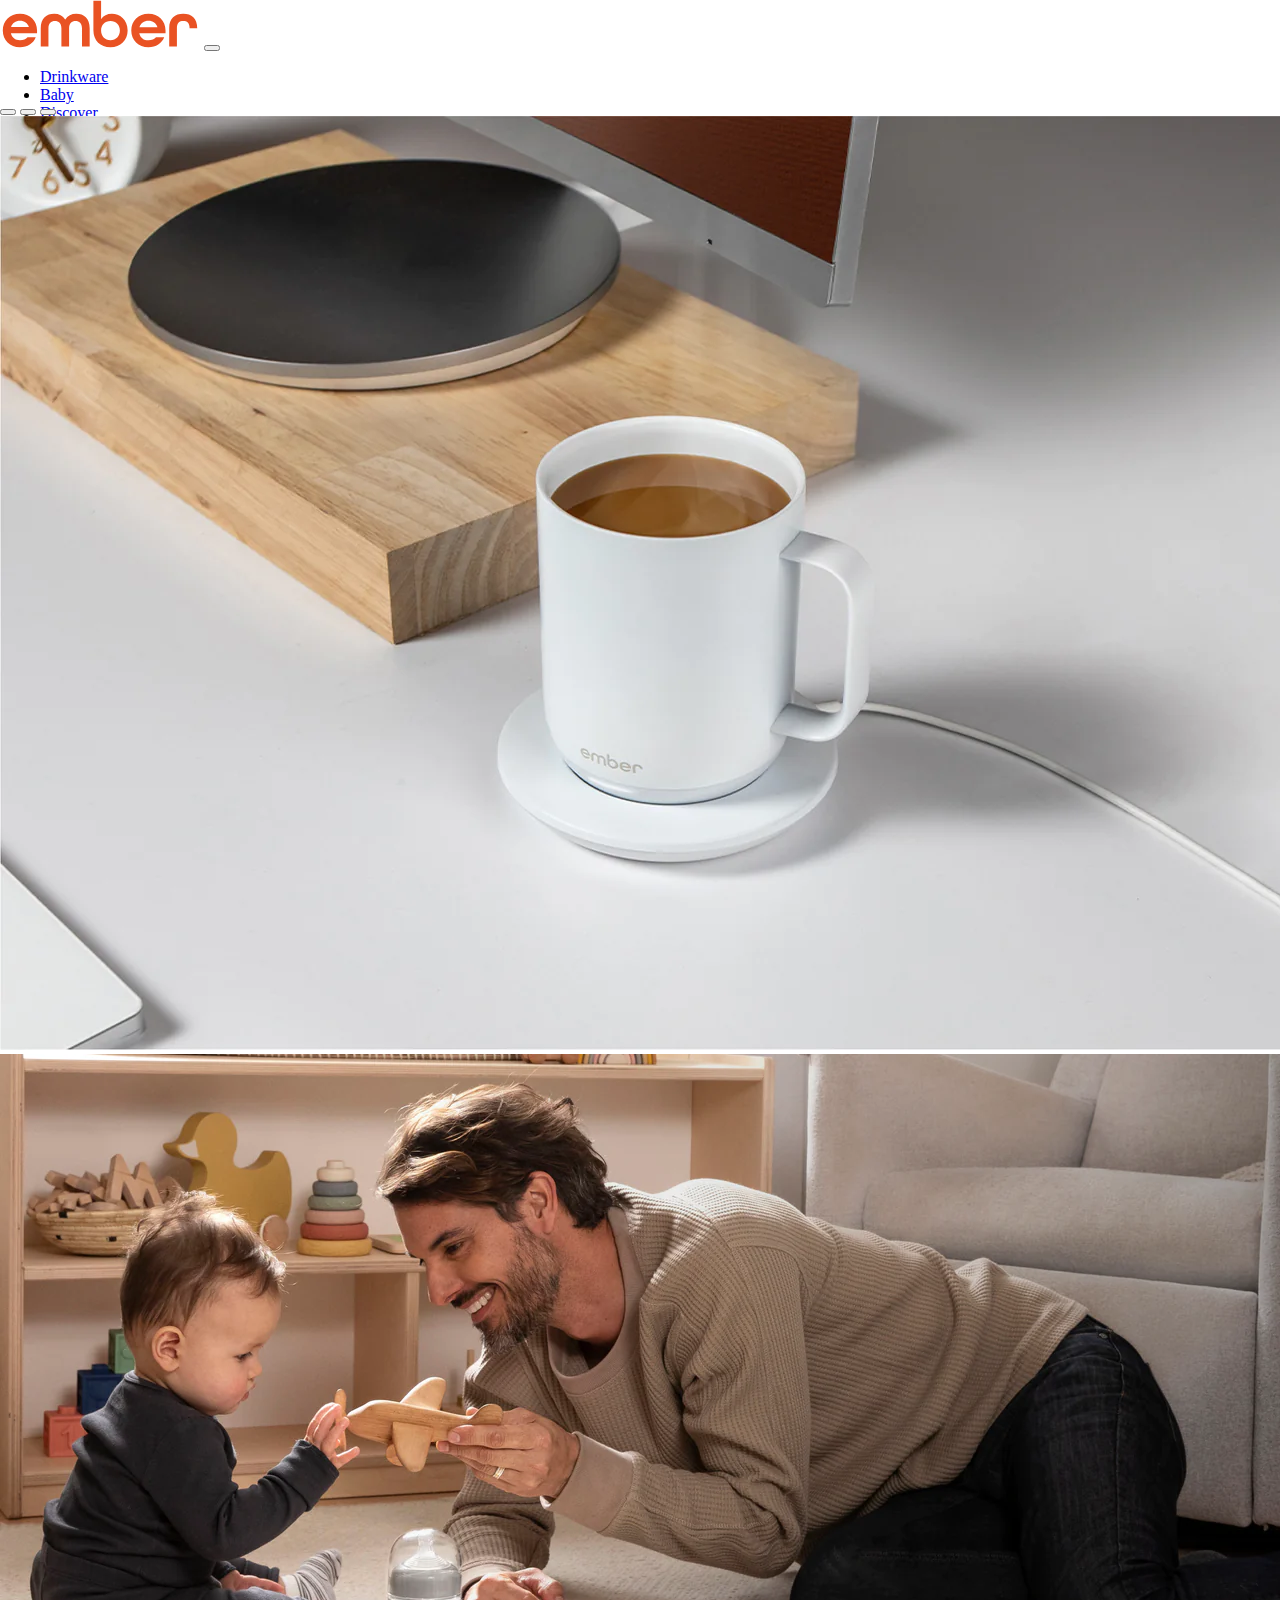
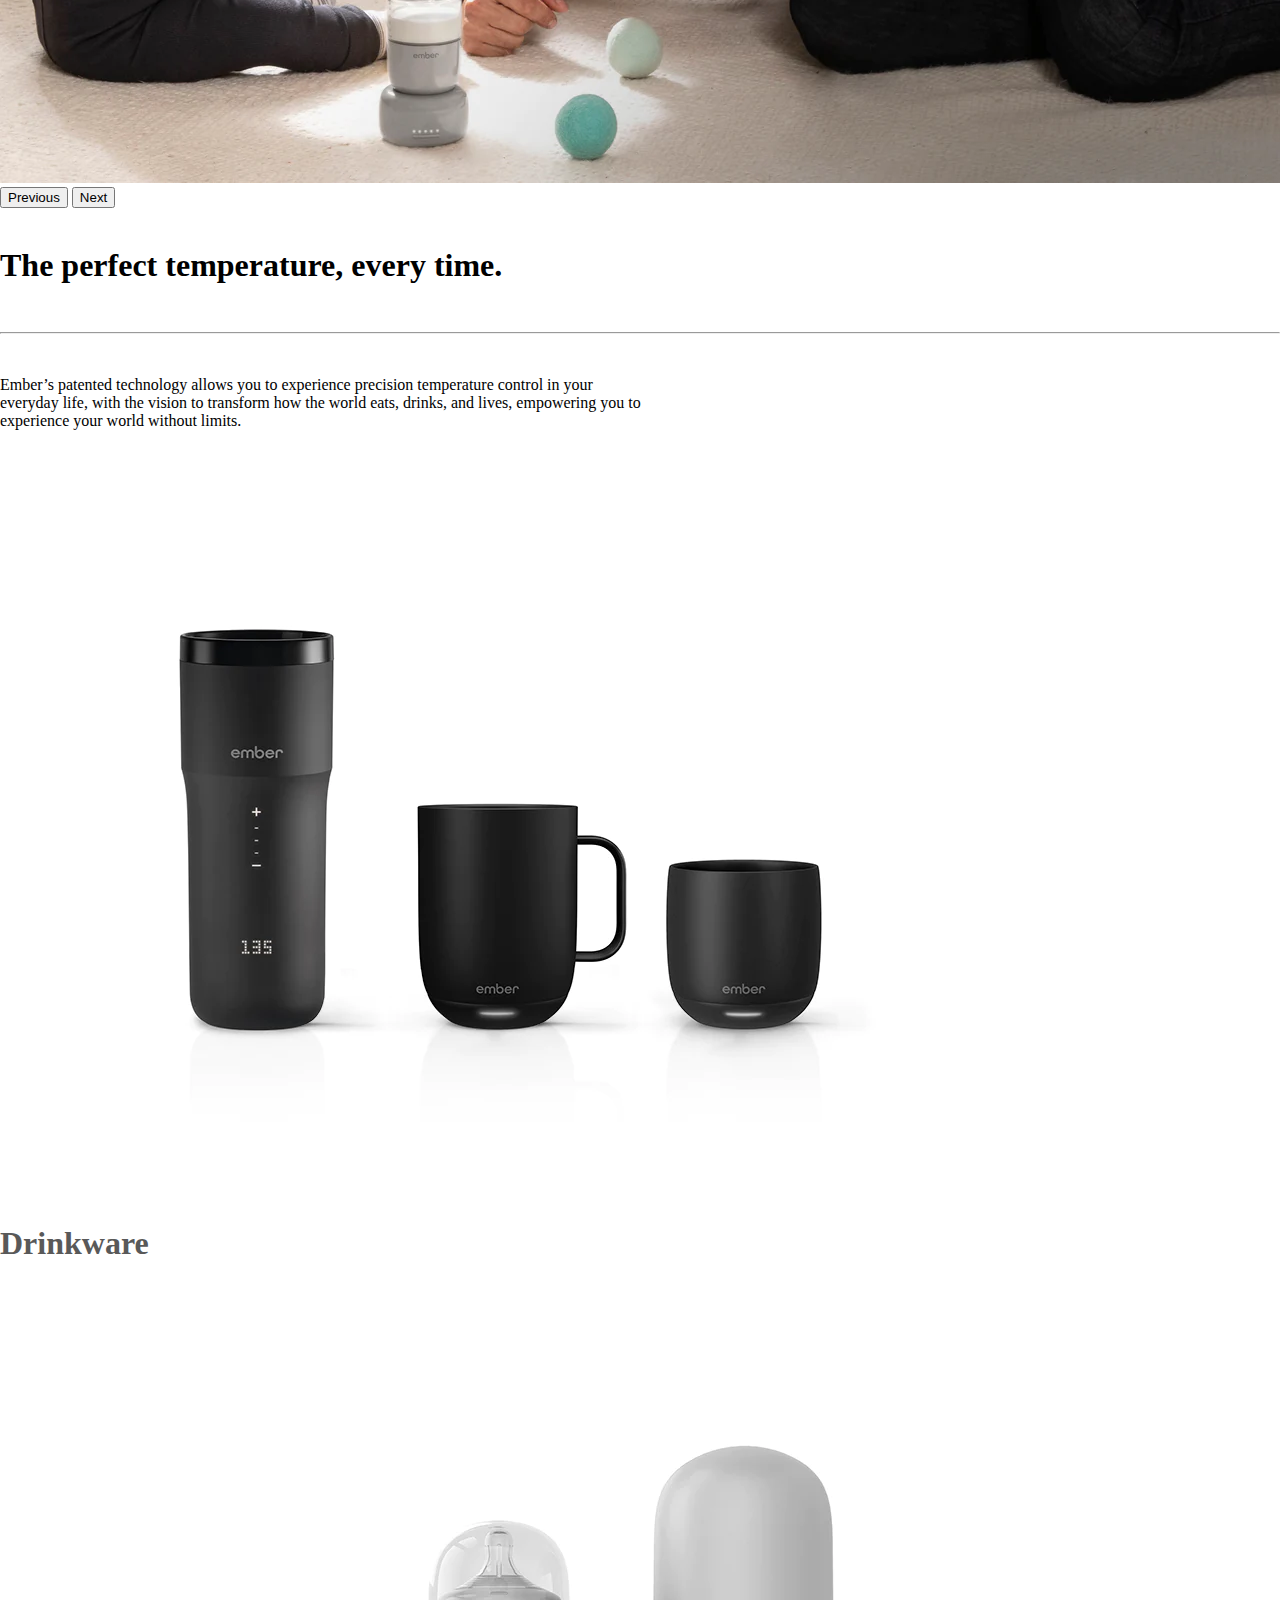
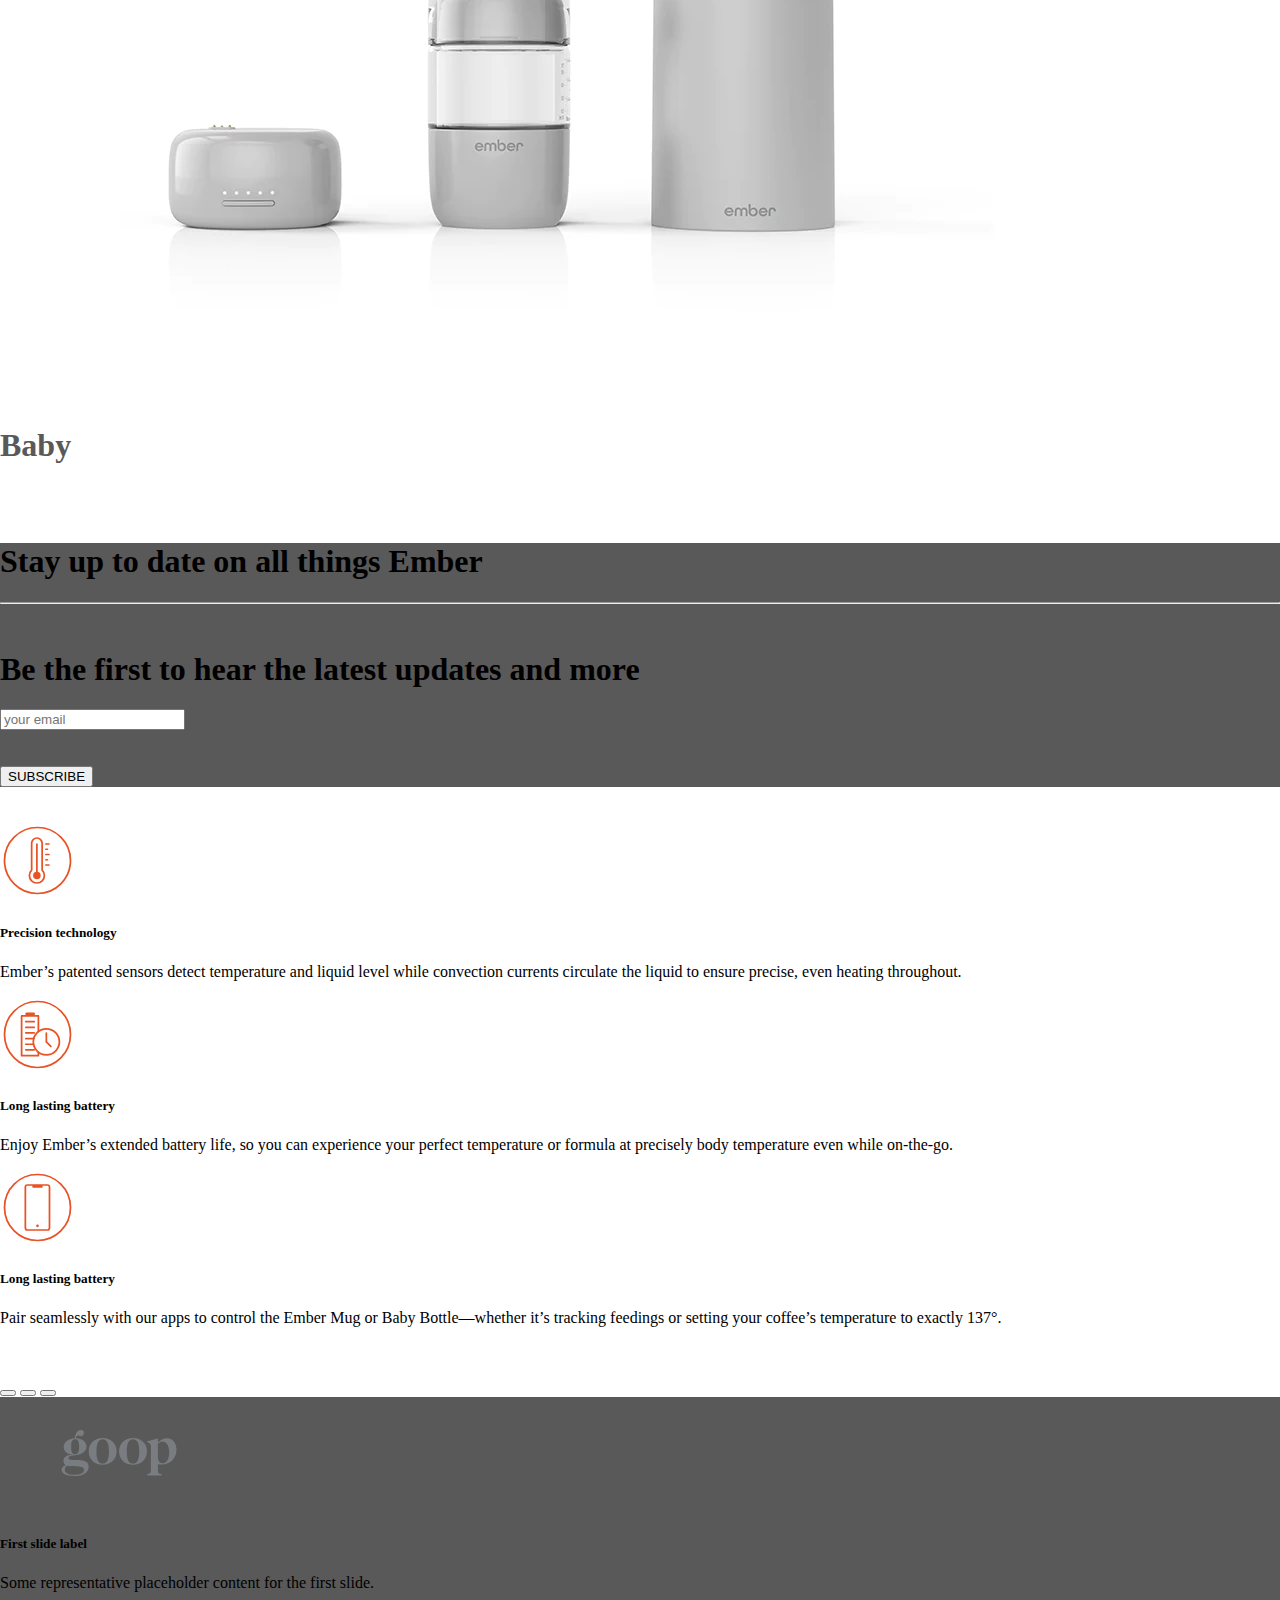
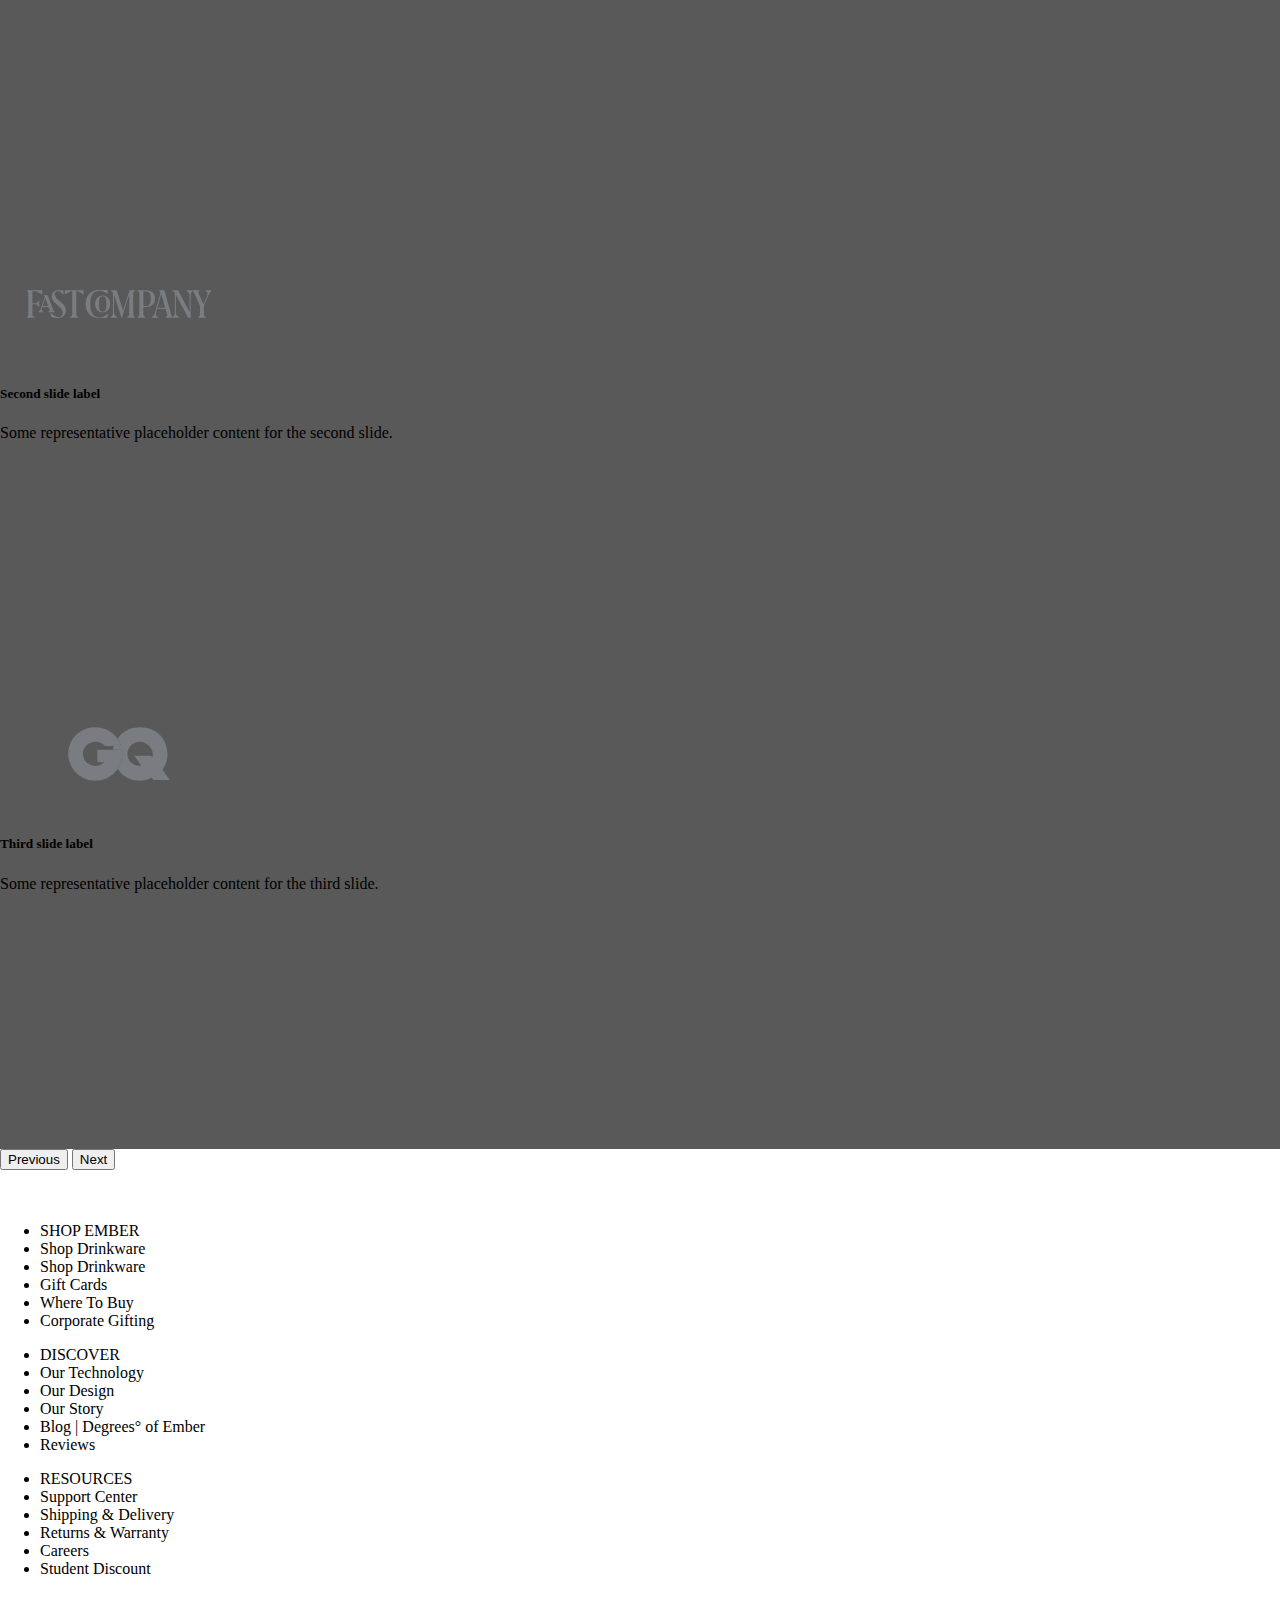
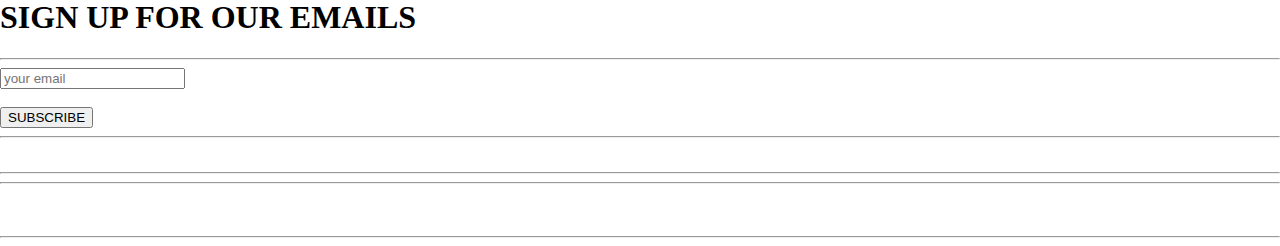
==== commit 8379d157: "new commit" ====
--- a/index.html
+++ b/index.html
@@ -13,46 +13,39 @@
     
   </head>
   <body>
-
-    <div class="container-fluid header  w-100 ">
-        <div class="row ">
-            <div class="col  ">
-              
-   
-    <nav class="navbar navbar-expand-lg bg-body-tertiary    ">
-      <div class="container-fluid  ">
-        <button class="navbar-toggler" type="button" data-bs-toggle="collapse" data-bs-target="#navbarTogglerDemo03" aria-controls="navbarTogglerDemo03" aria-expanded="false" aria-label="Toggle navigation">
-          <span class="navbar-toggler-icon"></span>
-        </button>
-        <a class="navbar-brand  " href="#"><img src="imeges/ember_orange.svg" alt=""></a>
-        <div class="collapse navbar-collapse" id="navbarTogglerDemo03">
-          <ul class="navbar-nav me-auto mb-2 mb-lg-0  ">
-            <li class="nav-item">
-              <a class="nav-link active" aria-current="page" href="#">Drinkware</a>
-            </li>
-            <li class="nav-item">
-              <a class="nav-link" href="#">Baby</a>
-            </li>
-            <li class="nav-item">
-              <a class="nav-link " >Discover</a>
-            </li>
-          </ul>
-       
-            <div class="d-flex icons p-5">
-              <a href=""><i class="bi bi-cart-fill p-3 "></i></a>
-              <a href=""><i class="bi bi-search p-3"></i></a>
-              <a href="login.html"><i class="bi bi-person-fill p-3"></i></a>
+         <nav class="navbar navbar-expand-lg text-bg-light">
+            <div class="container-fluid">
+              <a class="navbar-brand  my-auto ms-3" href="#"><img src="imeges/ember_orange.svg" alt="" style="width: 200px;"></a>
+              <button class="navbar-toggler" type="button" data-bs-toggle="collapse" data-bs-target="#navbarScroll" aria-controls="navbarScroll" aria-expanded="false" aria-label="Toggle navigation">
+                <span class="navbar-toggler-icon"></span>
+              </button>
+              <div class="collapse navbar-collapse" id="navbarScroll">
+
+                <ul class="navbar-nav m-auto my-2 my-lg-0  " style="--bs-scroll-height: 100px;">
+                  <li class="nav-item h5">
+                    <a class="nav-link active " aria-current="page" href="drinkware.html">Drinkware</a>
+                  </li>
+                  <li class="nav-item h5">
+                    <a class="nav-link active " aria-current="page" href="#">Baby</a>
+                  </li>
+                  <li class="nav-item h5">
+                    <a class="nav-link active" aria-current="page" href="#">Discover</a>
+                  </li>
+        
+                </ul>
+
+                <div class="d-flex icons me-3">
+                  <a href=""><i class="bi bi-cart-fill p-4 "></i></a>
+                  <a href=""><i class="bi bi-search p-4"></i></a>
+                  <a href="login.html"><i class="bi bi-person-fill p-4"></i></a>
+                </div>
+
+              </div>
             </div>
-         
-      </div>
-      </div>
-    </nav>
-
-  </div>
-</div>
-</div>
+          </nav>
 <!-- container -->
 <!-- carousel start -->
+<br>
 <div class="container-fluid carousel1  ">
   <div class="row">
     <div class="col ">
@@ -70,9 +63,7 @@
           <div class="carousel-item">
           <img src="imeges/230113_BB22_dad_playing-2156_EDIT_BottlePlacement_banner_d77416ea-74d4-43df-8398-b04ca8e2dc2d_1600x.webp" class="d-block w-100" alt="...">
           </div>
-          <!-- <div class="carousel-item">
-            <img src="..." class="d-block w-100" alt="...">
-          </div> -->
+
         </div>
         <button class="carousel-control-prev" type="button" data-bs-target="#carouselExampleIndicators" data-bs-slide="prev">
           <span class="carousel-control-prev-icon" aria-hidden="true"></span>
@@ -95,7 +86,7 @@
     <div class="col ">
      
         <br>          
-        <h1 class="h2 fw-normal display-1">The perfect temperature, every time.</h1>
+        <h1 class="h2 fw-normal display-6">The perfect temperature, every time.</h1>
         <br>
         <hr class="hr text-danger "> 
         <br>
@@ -211,10 +202,10 @@
           <button type="button" data-bs-target="#carouselExampleDark" data-bs-slide-to="1" aria-label="Slide 2"></button>
           <button type="button" data-bs-target="#carouselExampleDark" data-bs-slide-to="2" aria-label="Slide 3"></button>
         </div>
-        <div class="carousel-inner text-bg-light ">
+        <div class="carousel-inner text-bg-light  text-opacity-25">
           <div class="carousel-item active c1" data-bs-interval="10000">
             <img src="imeges/ember_press_goop1.svg" class="im d-block w-100 mt-5 " alt="#">
-            <div class="carousel-caption d-none d-md-block">
+            <div class="carousel-caption d-none d-md-block ">
               <h5 class="h1">First slide label</h5>
               <p class="h2">Some representative placeholder content for the first slide.</p>
             </div>
--- a/index.css
+++ b/index.css
@@ -27,7 +27,7 @@
 }
 .c1 {
     background-color:  #595959;
-    height: 312.422px;
+    height: 450.422px;
 }
 .im{
     height: 7em;
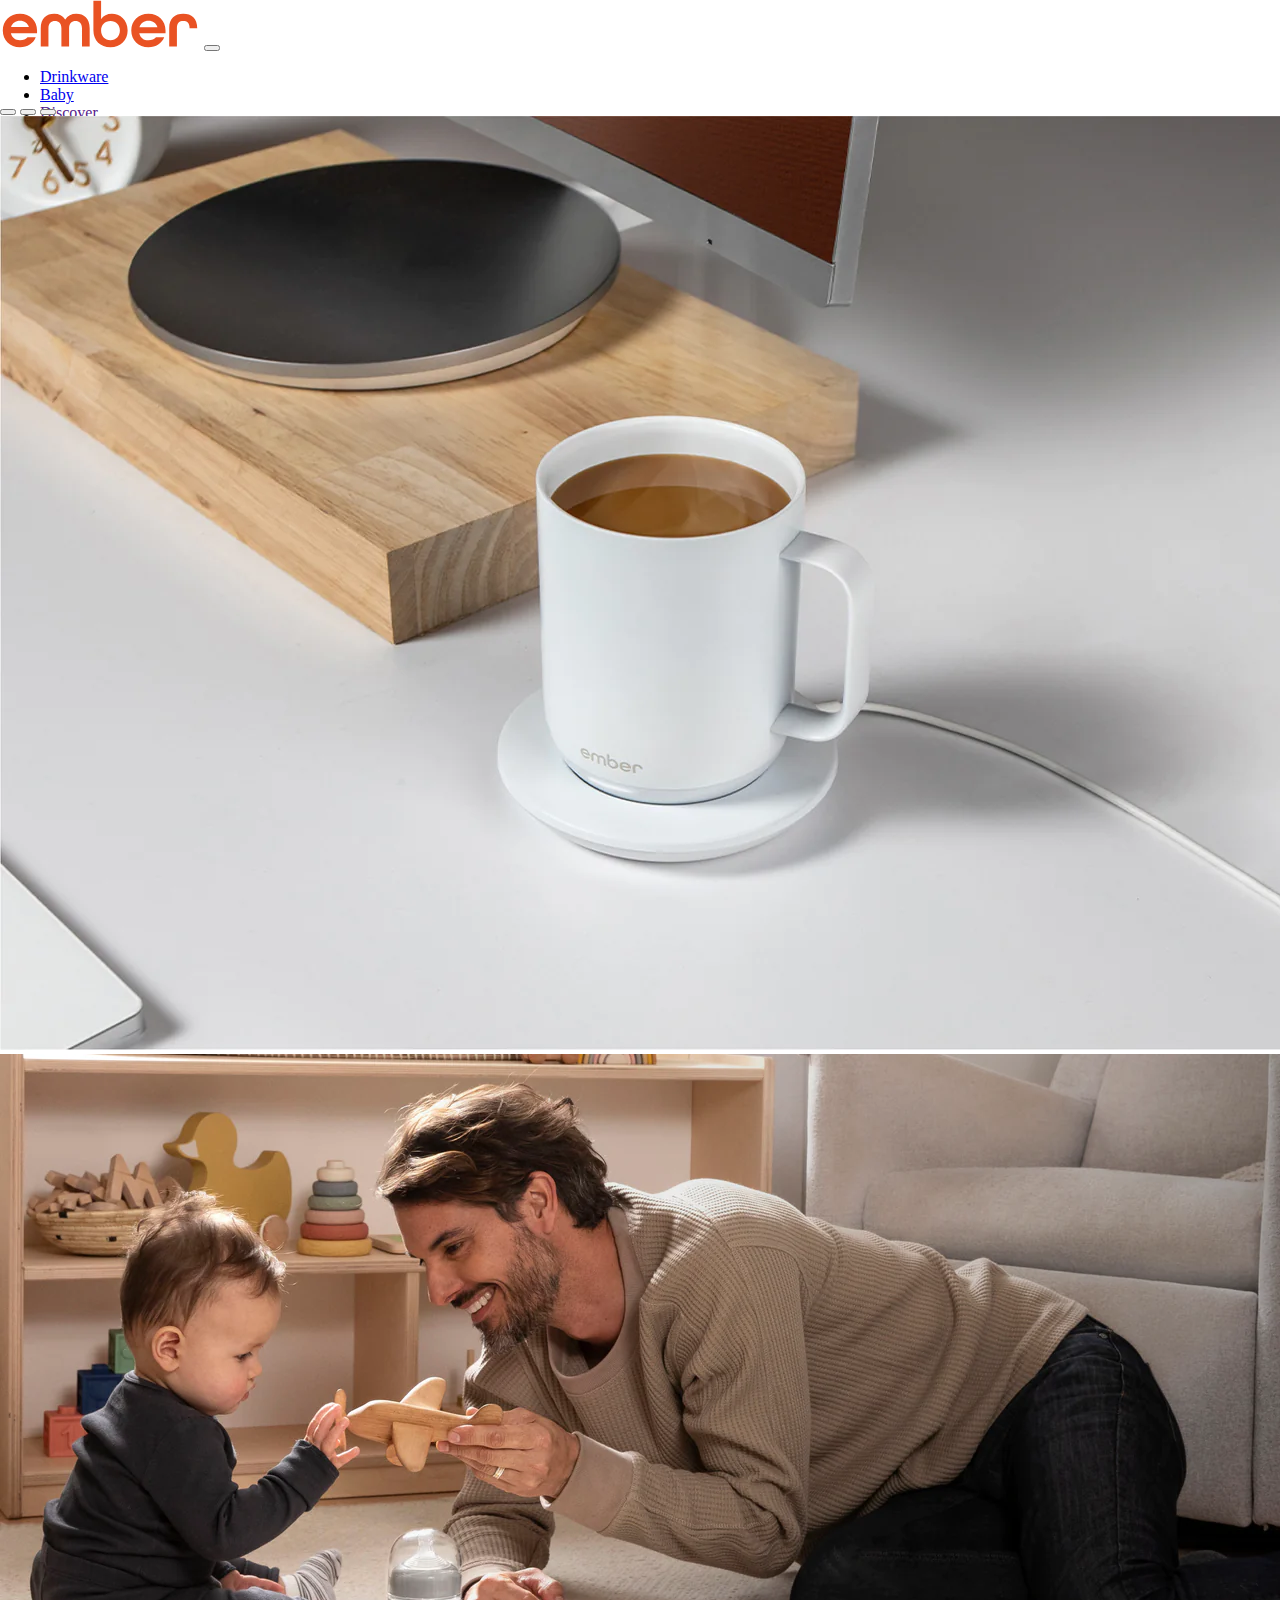
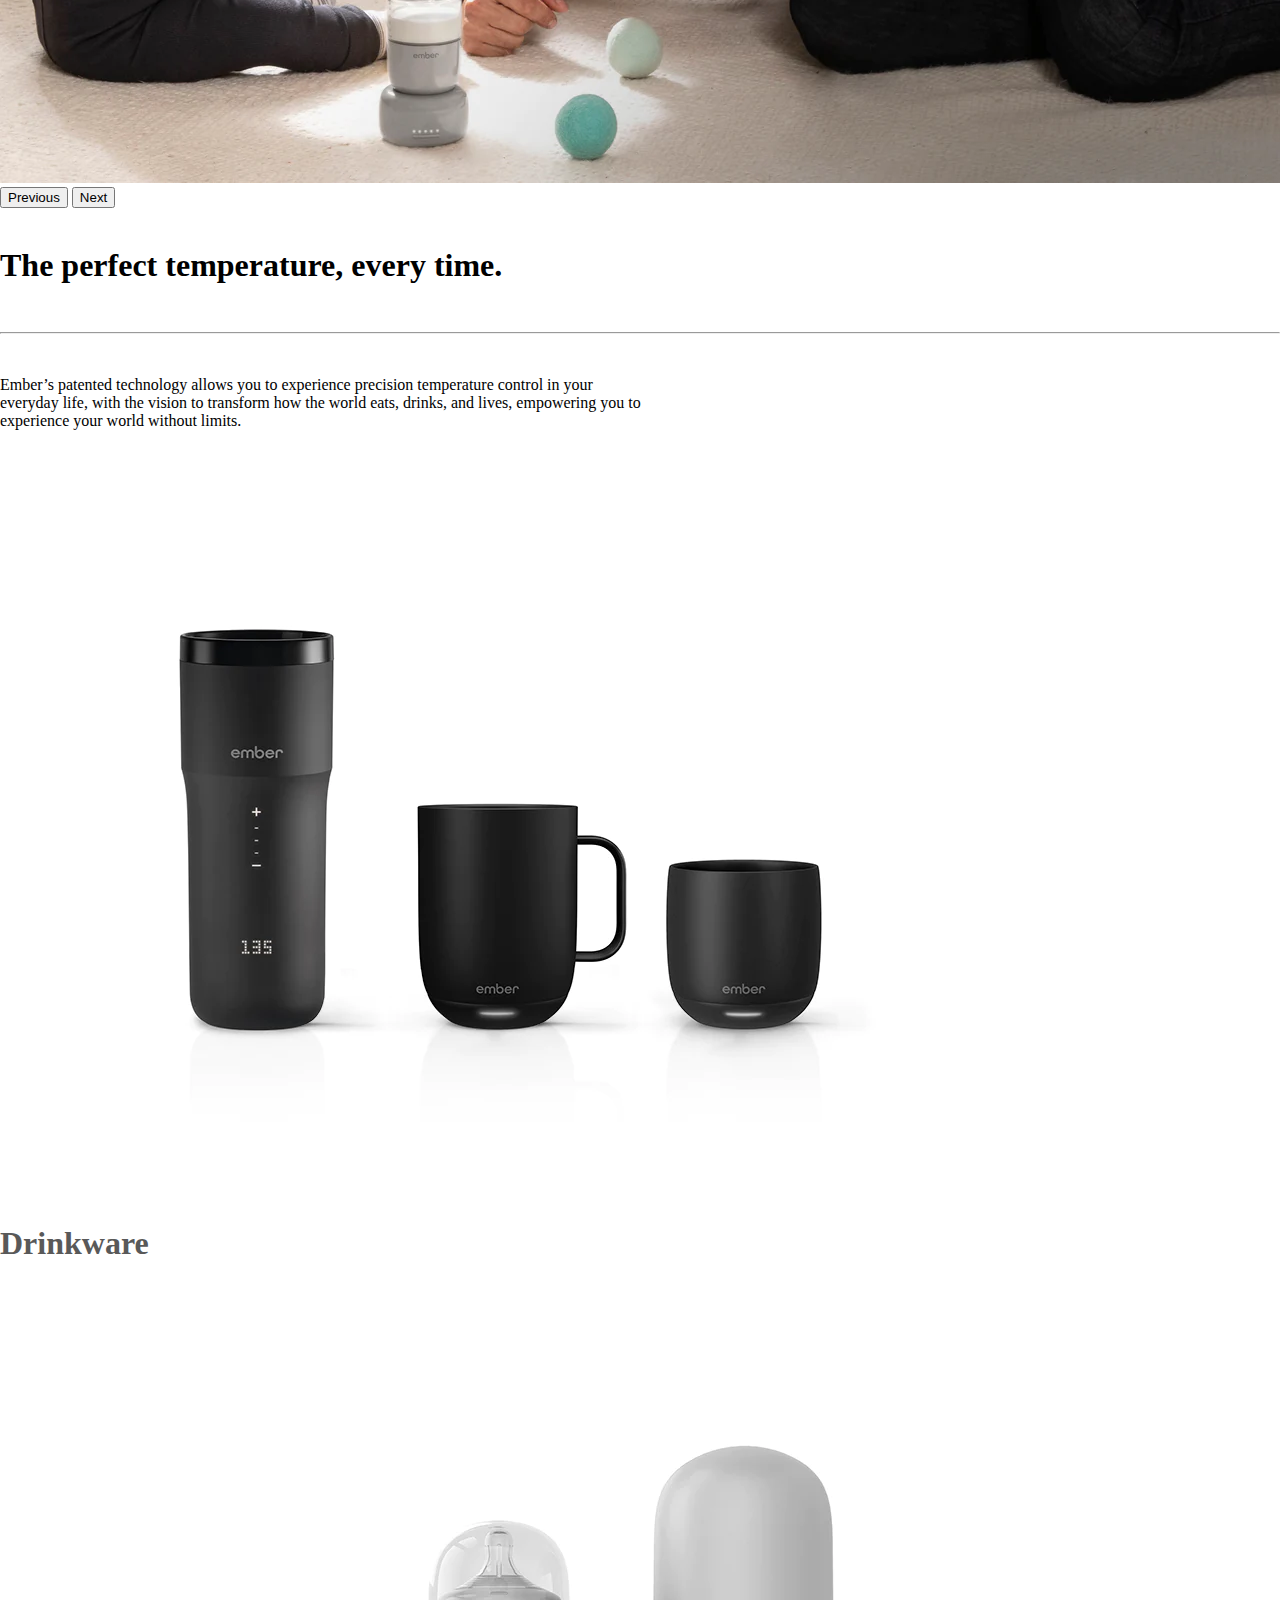
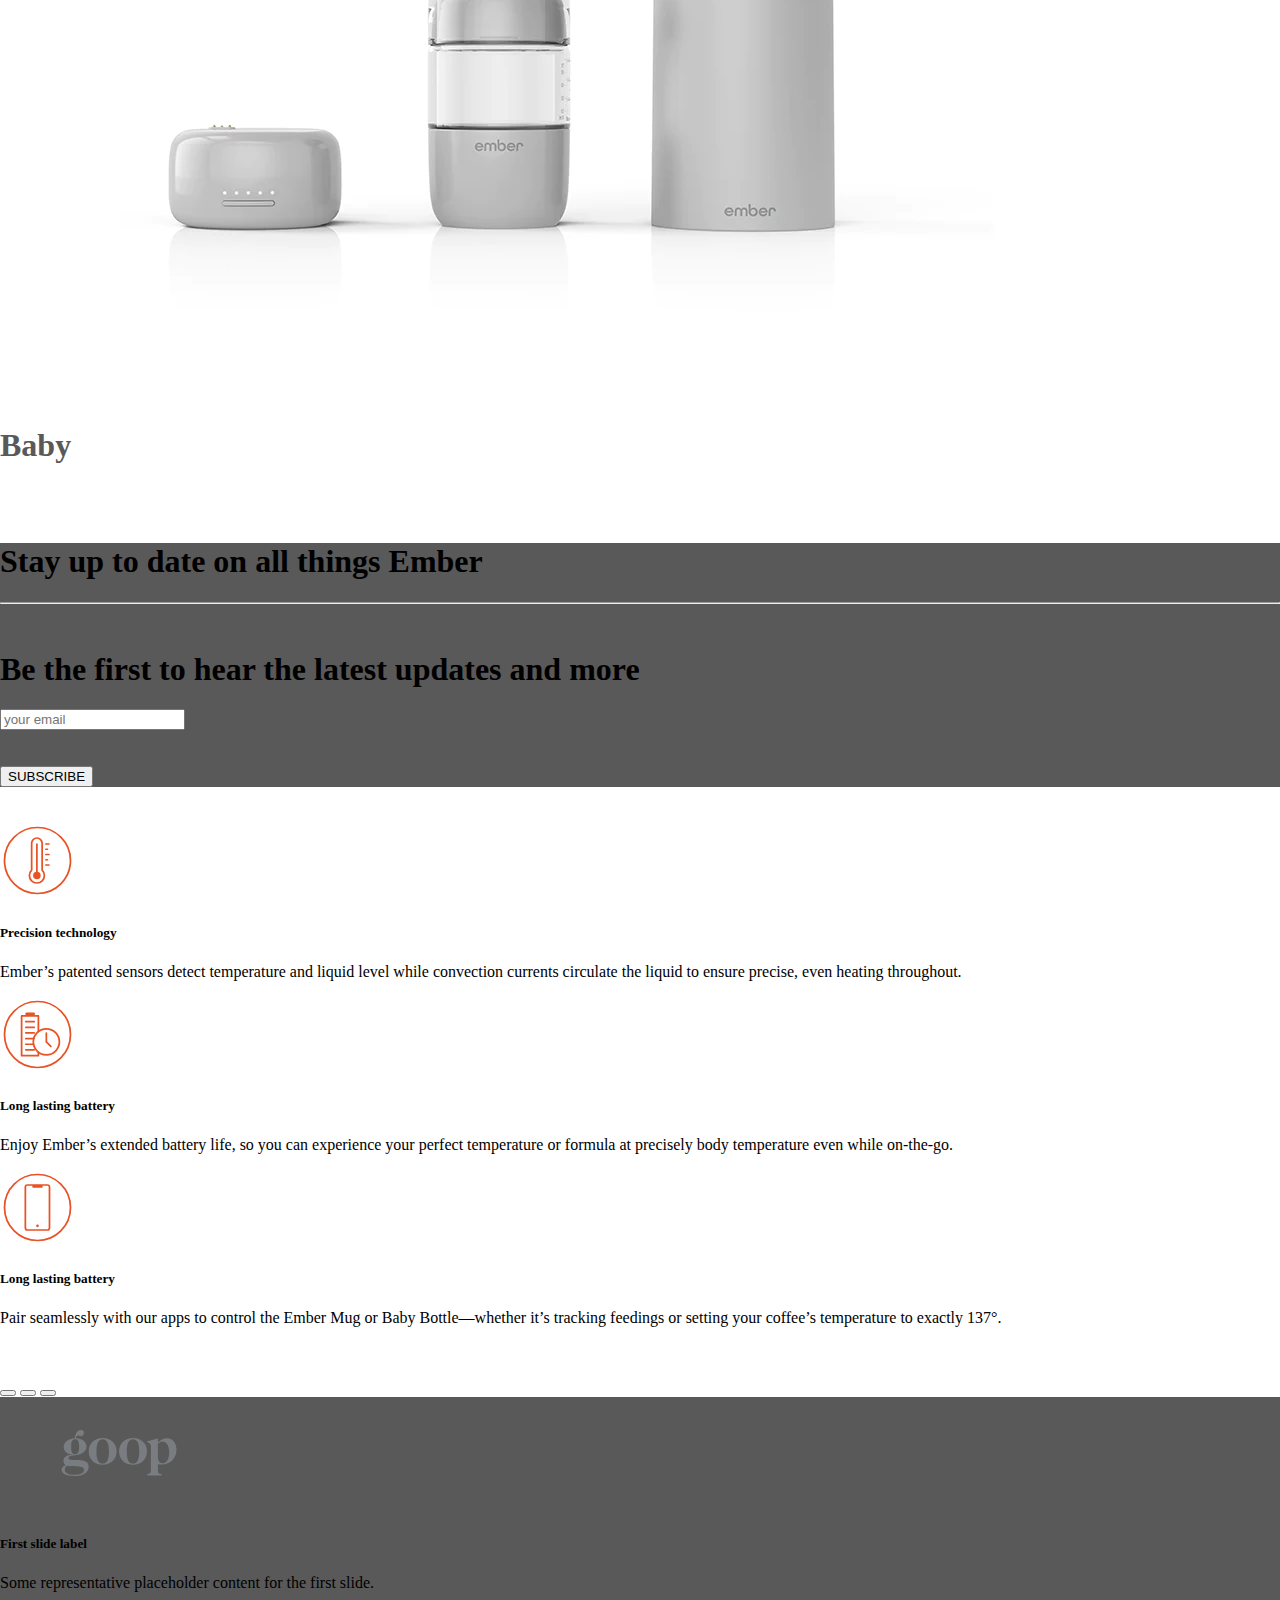
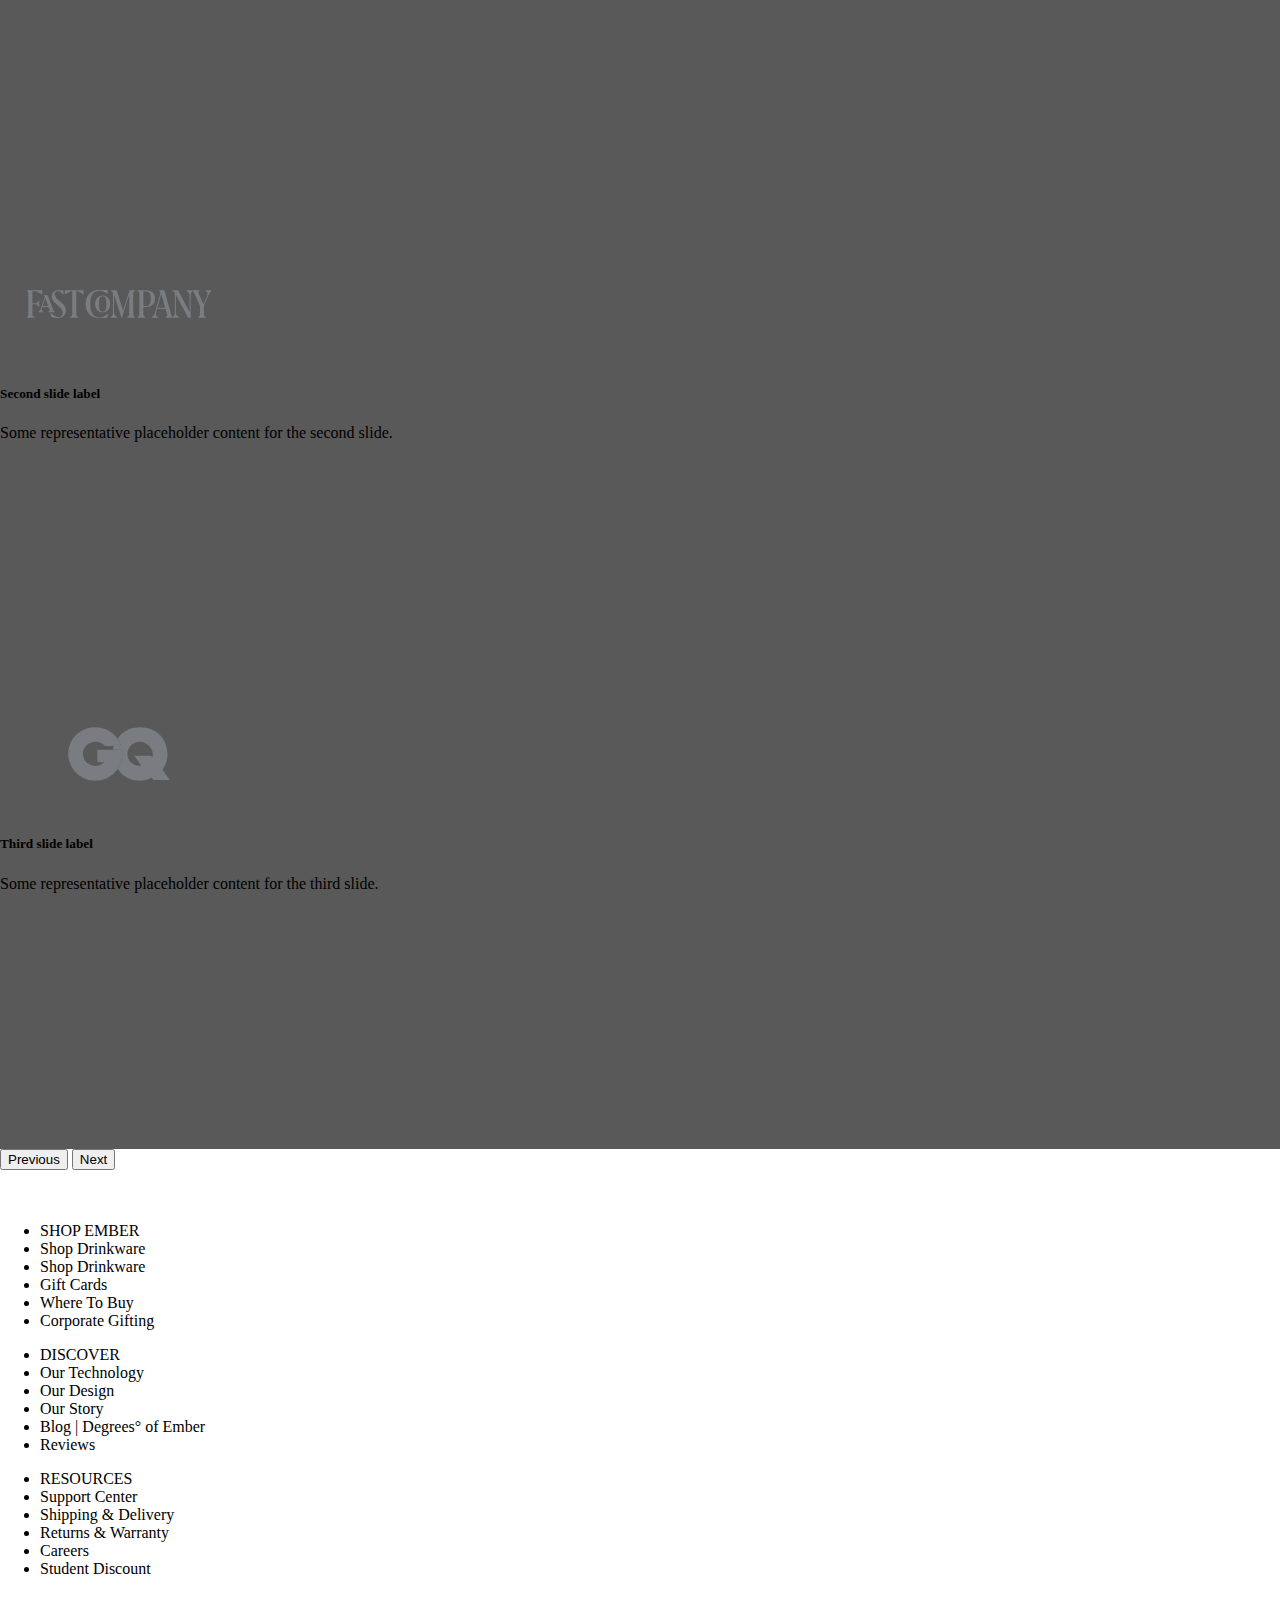
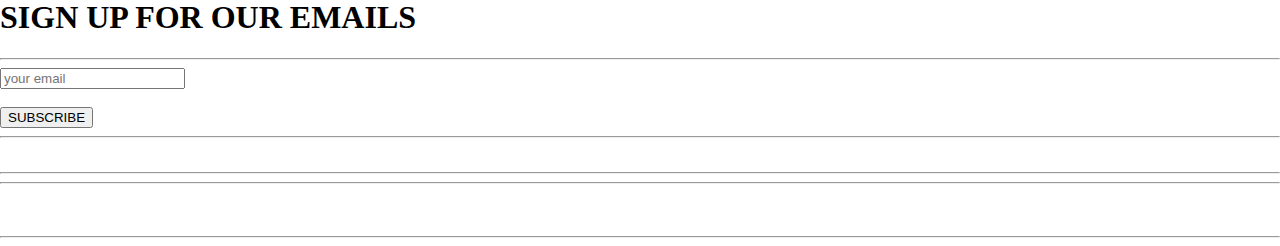
==== commit 0a242666: "some modification" ====
--- a/index.html
+++ b/index.html
@@ -26,10 +26,10 @@
                     <a class="nav-link active " aria-current="page" href="drinkware.html">Drinkware</a>
                   </li>
                   <li class="nav-item h5">
-                    <a class="nav-link active " aria-current="page" href="#">Baby</a>
+                    <a class="nav-link active " aria-current="page" href="baby.html">Baby</a>
                   </li>
                   <li class="nav-item h5">
-                    <a class="nav-link active" aria-current="page" href="#">Discover</a>
+                    <a class="nav-link active" aria-current="page" href="">Discover</a>
                   </li>
         
                 </ul>
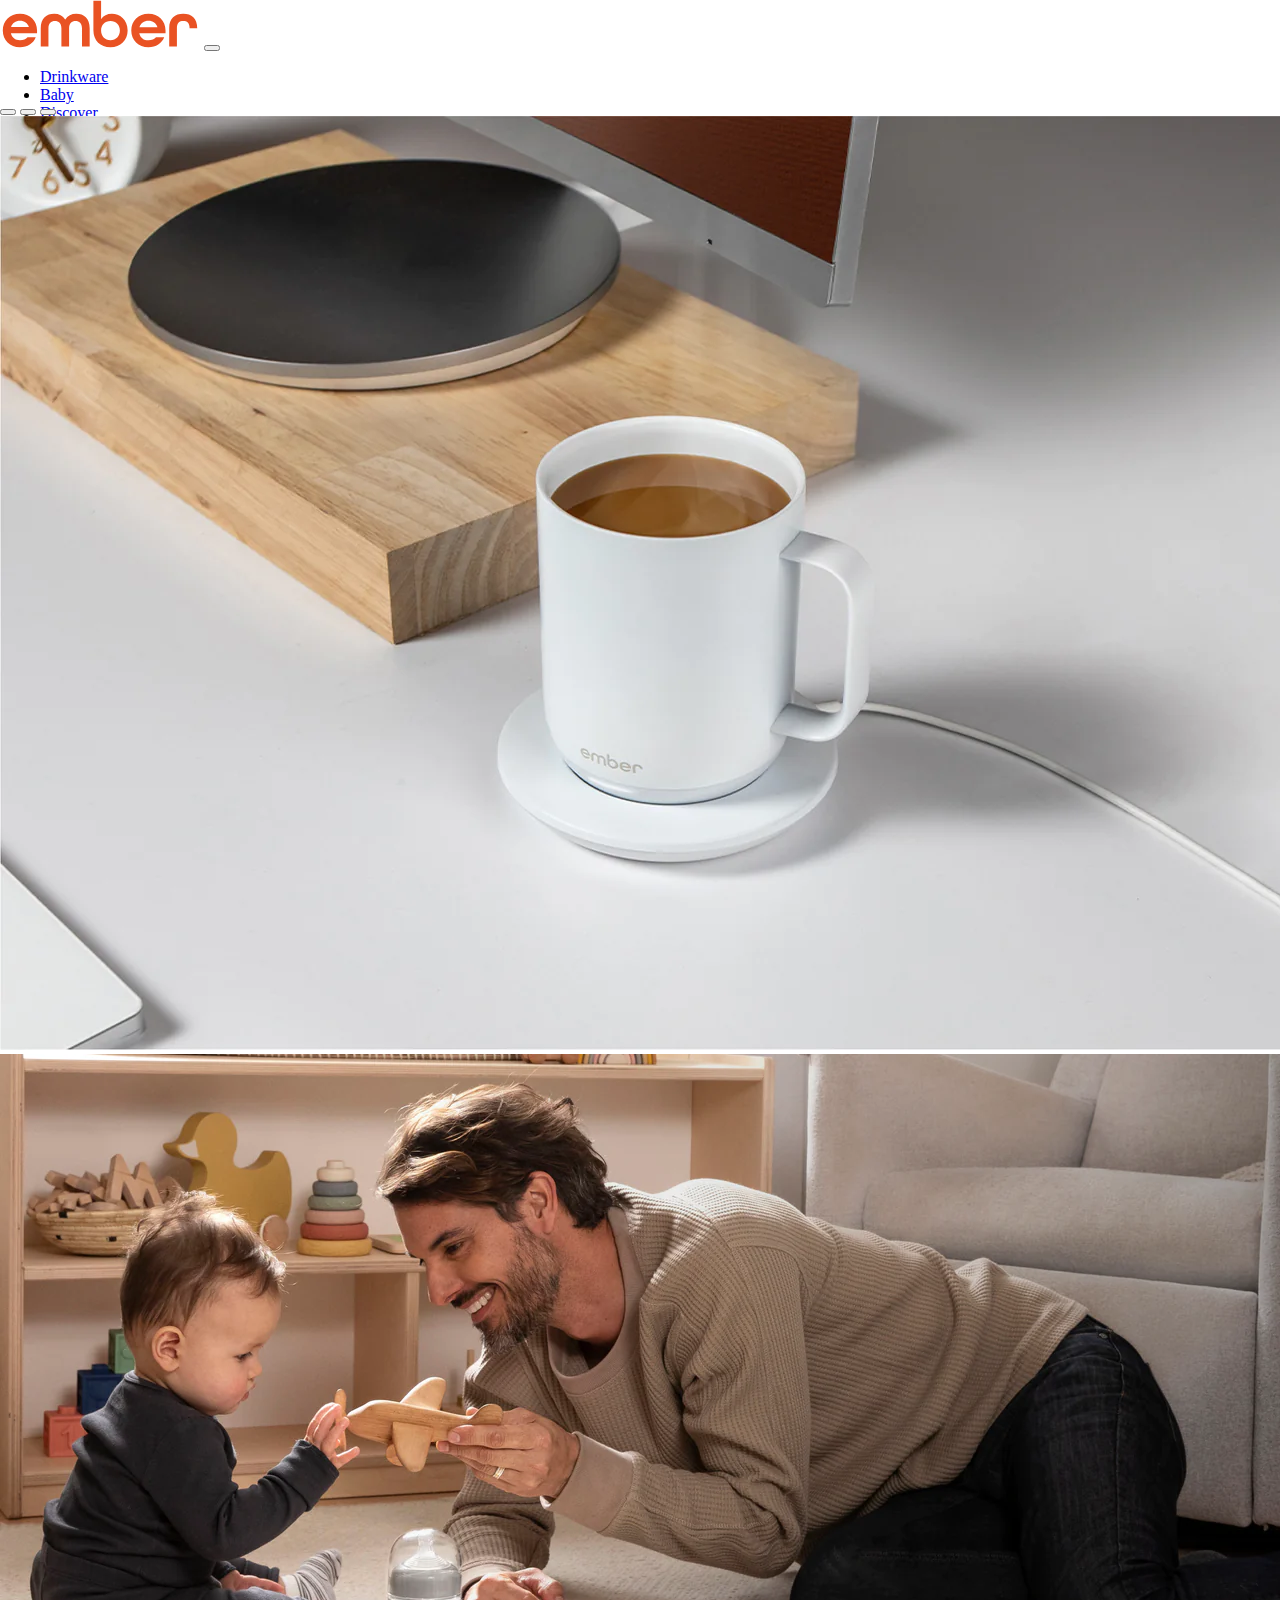
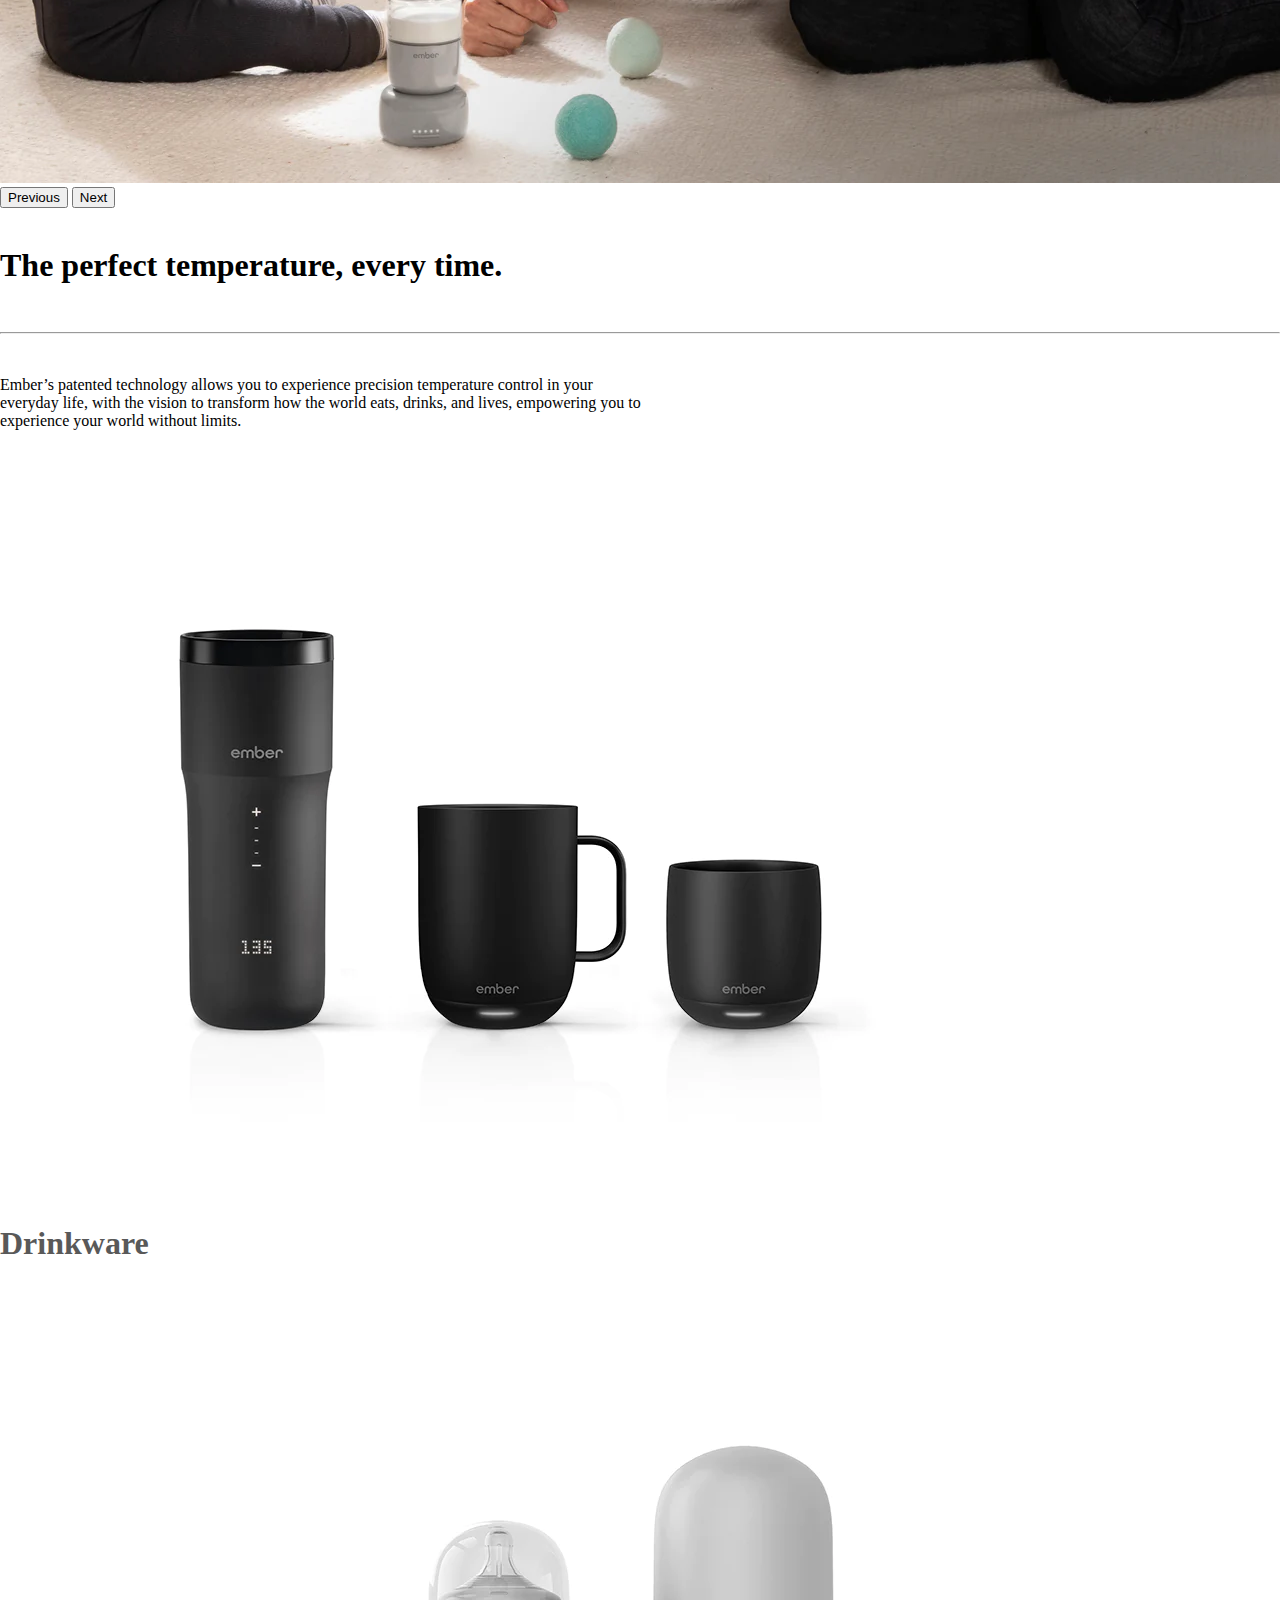
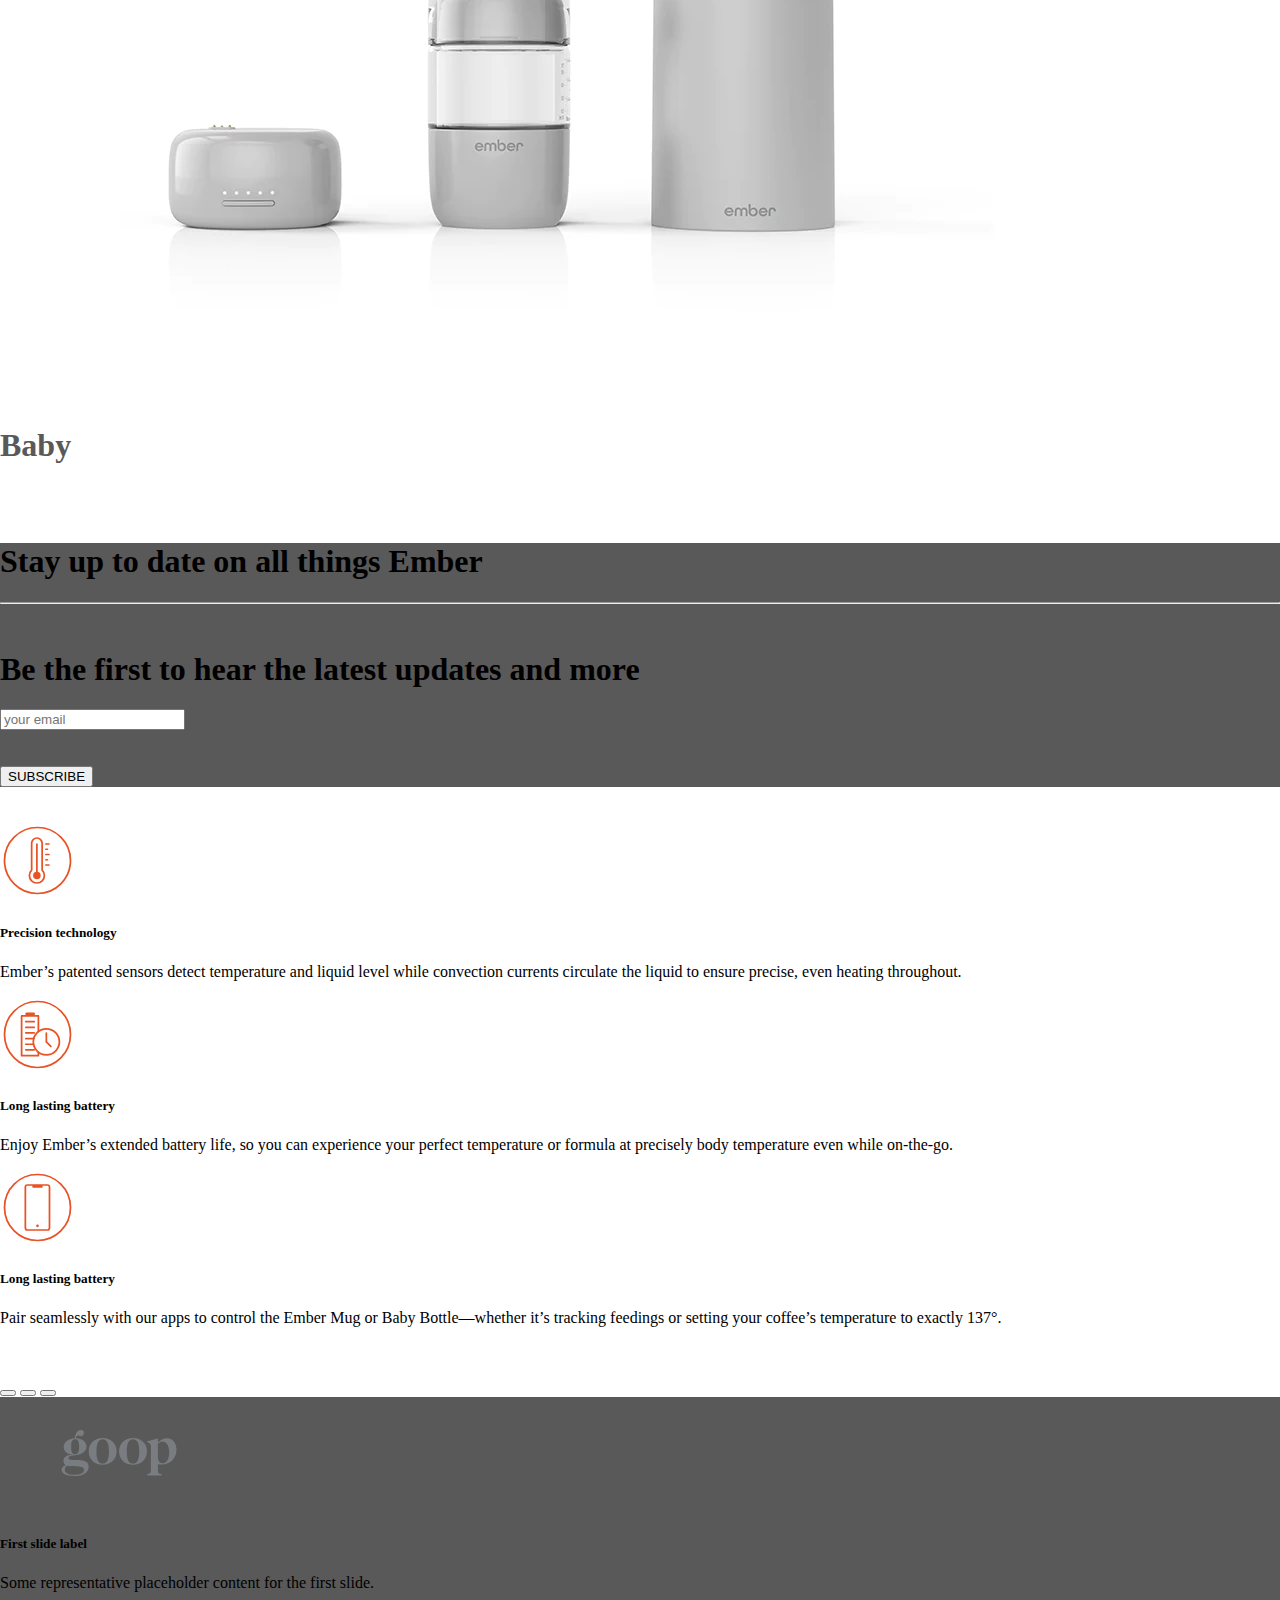
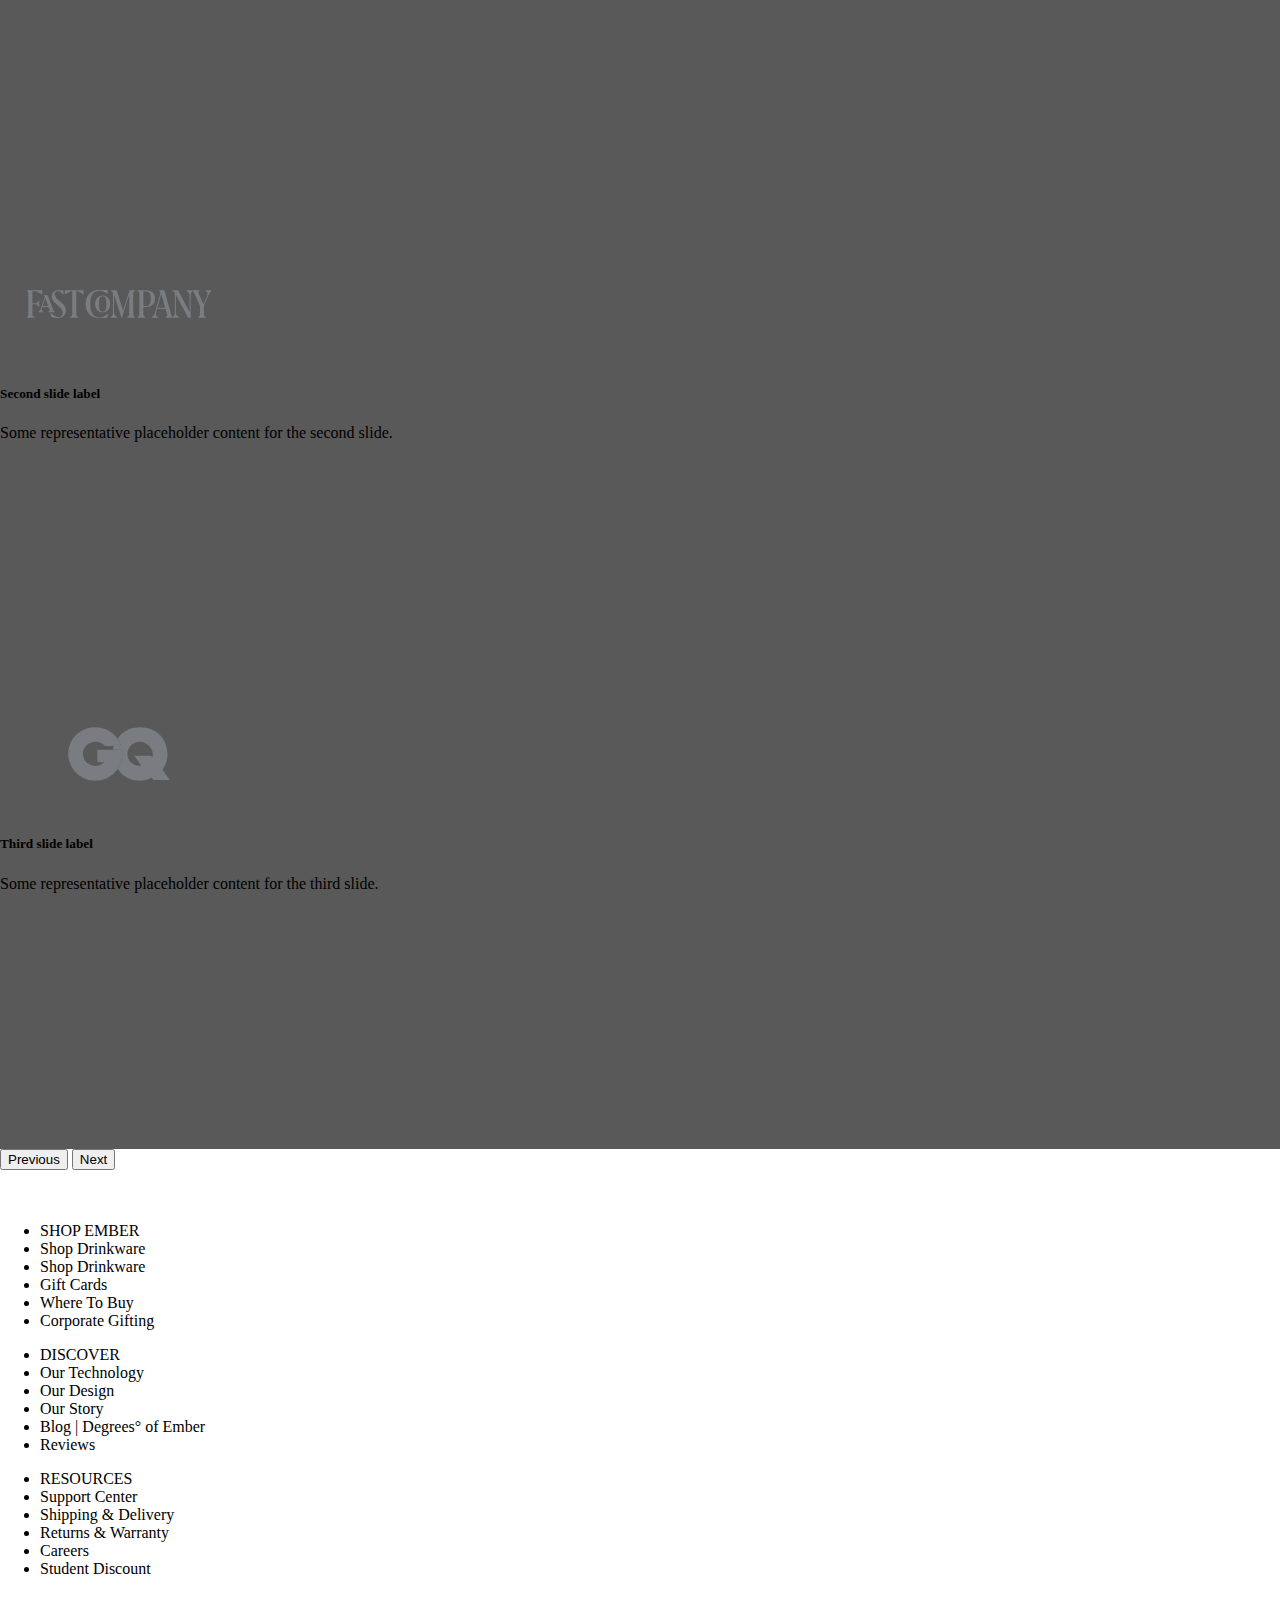
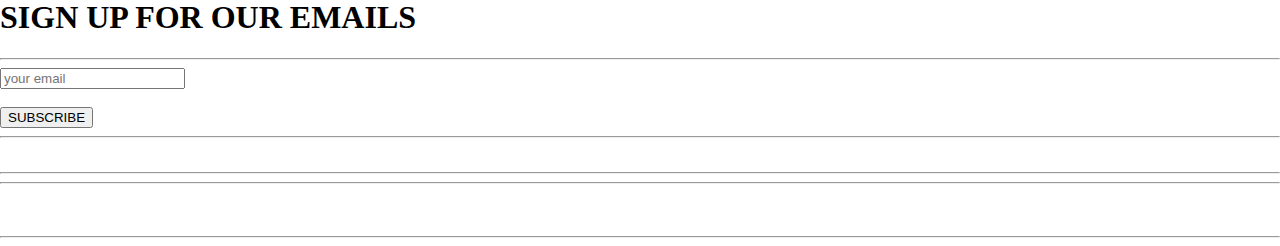
==== commit 1bc7bf24: "modifide after some modification" ====
--- a/index.html
+++ b/index.html
@@ -29,7 +29,7 @@
                     <a class="nav-link active " aria-current="page" href="baby.html">Baby</a>
                   </li>
                   <li class="nav-item h5">
-                    <a class="nav-link active" aria-current="page" href="">Discover</a>
+                    <a class="nav-link active" aria-current="page" href="baby.html">Discover</a>
                   </li>
         
                 </ul>
